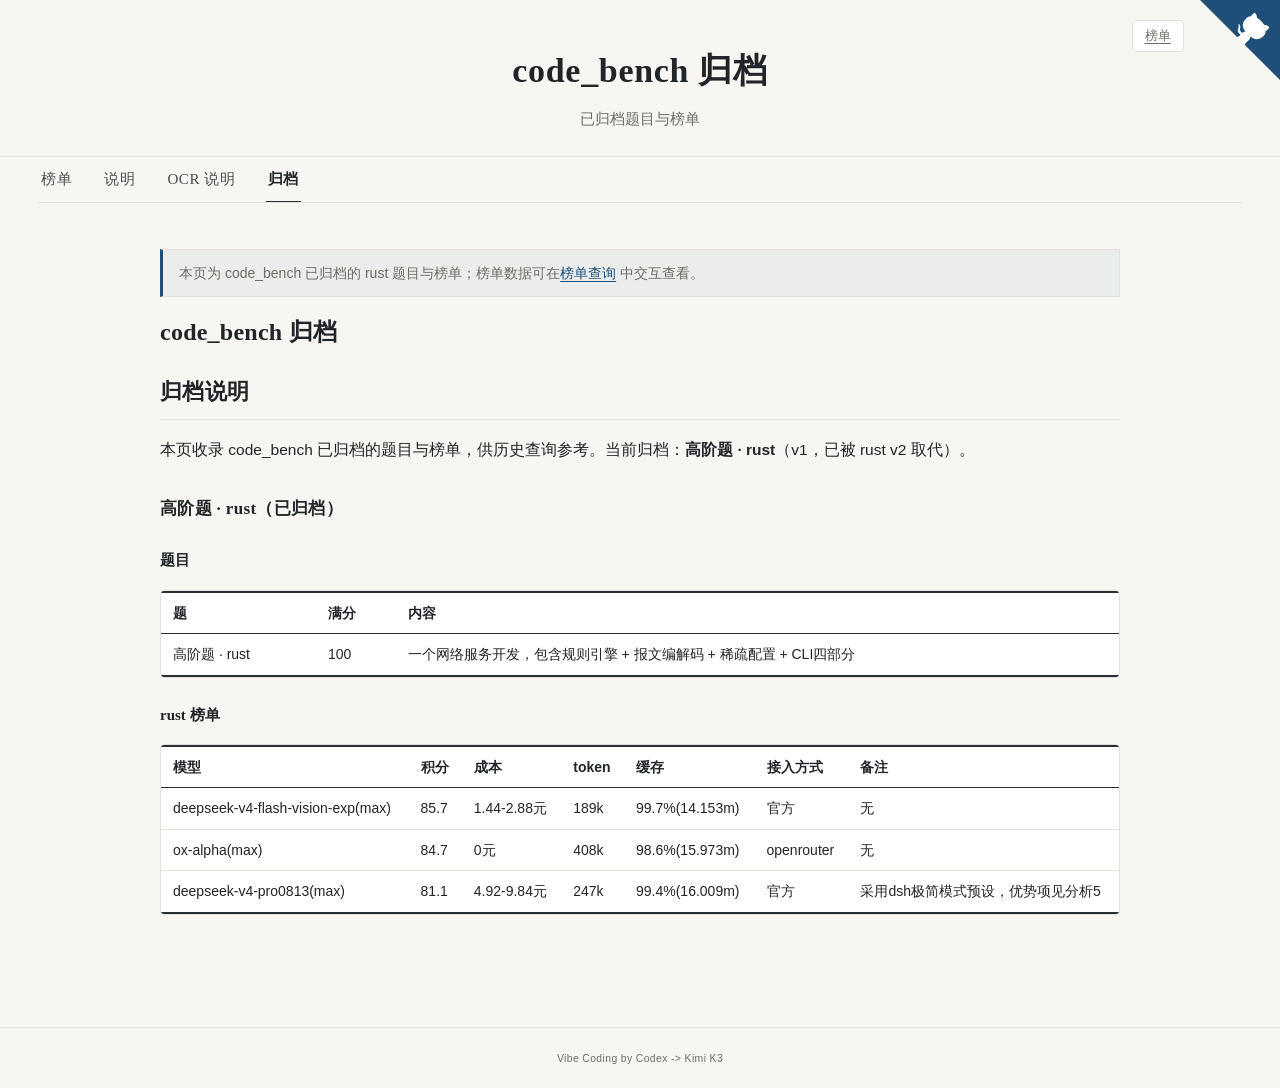
==== docs/archive.html @ 44eb7918 "code_bench: 新增归档部分，rust 高阶题归档并改为 rust v2 - 新增 code/code_bench_archive.md + docs/archive.html + archi" ====
<!DOCTYPE html>
<html lang="zh-CN">
  <head>
    <meta charset="utf-8" />
    <meta name="viewport" content="width=device-width, initial-scale=1" />
    <title>code_bench 归档｜rust 题目</title>
    <meta name="description" content="code_bench 已归档的 rust 高阶题题目说明与榜单。" />
    <meta name="robots" content="index, follow" />
    <link rel="canonical" href="https://snnh.github.io/code_bench/archive.html" />
    <meta property="og:type" content="website" />
    <meta property="og:site_name" content="code_bench" />
    <meta property="og:locale" content="zh_CN" />
    <meta property="og:url" content="https://snnh.github.io/code_bench/archive.html" />
    <meta property="og:title" content="code_bench 归档｜rust 题目" />
    <meta property="og:description" content="code_bench 已归档的 rust 高阶题题目说明与榜单。" />
    <link rel="icon" type="image/png" sizes="64x64" href="assets/favicon.png" />
    <link rel="stylesheet" href="assets/styles.css" />
  </head>
  <body>
    <script>
      (function () {
        var key = "llm-dashboard-theme";
        var mode = "system";
        try {
          mode = window.localStorage.getItem(key) || "system";
        } catch (e) {}
        if (mode === "light") document.documentElement.setAttribute("data-theme", "light");
        else if (mode === "dark") document.documentElement.setAttribute("data-theme", "dark");
      })();
    </script>
    <header class="page-header">
      <div class="header-actions">
        <a class="header-action-button" href="./">榜单</a>
      </div>
      <a
        class="github-corner"
        href="https://github.com/snnh/code_bench/"
        target="_blank"
        rel="noopener noreferrer"
        aria-label="View source on GitHub"
      >
        <svg viewBox="0 0 250 250" aria-hidden="true">
          <path class="github-corner-bg" d="M0,0 L115,115 L130,115 L142,142 L250,250 L250,0 Z" />
          <path
            class="octo-arm"
            d="M128.3,109 C113.8,99.7 119,89.6 119,89.6 C122,82.7 120.5,78.6 120.5,78.6 C119.2,72 123.4,76.3 123.4,76.3 C127.3,80.9 125.5,87.3 125.5,87.3 C122.9,97.6 130.6,101.9 134.4,103.2"
          />
          <path
            class="octo-body"
            d="M115,115 C114.9,115.1 118.7,116.5 119.8,115.4 L133.7,101.6 C136.9,99.2 139.9,98.4 142.2,98.6 C133.8,88 127.5,74.4 143.8,58 C148.5,53.4 154,51.2 159.7,51 C160.3,49.4 163.2,43.6 171.4,40.1 C171.4,40.1 176.1,42.5 178.8,56.2 C183.1,58.6 187.2,61.8 190.9,65.4 C194.5,69 197.7,73.2 200.1,77.6 C213.8,80.2 216.3,84.9 216.3,84.9 C212.7,93.1 206.9,96 205.4,96.6 C205.1,102.4 203,107.8 198.3,112.5 C181.9,128.9 168.3,122.5 157.7,114.1 C157.9,116.9 156.7,120.9 152.7,124.9 L141,136.5 C139.8,137.7 141.6,141.9 141.8,141.8 Z"
          />
        </svg>
      </a>
      <h1>code_bench 归档</h1>
      <p class="subtitle">已归档题目与榜单</p>
    </header>

    <main>
      <nav class="doc-nav" aria-label="页面导航">
        <a href="./">榜单</a><a href="bench.html">说明</a><a href="ocr_bench.html">OCR 说明</a><a class="current" aria-current="page" href="archive.html">归档</a>
      </nav>

      <article class="doc-article">
        <p class="doc-tip">本页为 code_bench 已归档的 rust 题目与榜单；榜单数据可在<a href="./">榜单查询</a> 中交互查看。</p>

<div class="doc-lead">code_bench 归档</div>
        <h2>归档说明</h2>
        <p>本页收录 code_bench 已归档的题目与榜单，供历史查询参考。当前归档：<strong>高阶题 · rust</strong>（v1，已被 rust v2 取代）。</p>
        <h3>高阶题 · rust（已归档）</h3>
        <h4>题目</h4>
        <div class="doc-table-wrap"><table class="doc-table"><thead><tr><th>题</th><th>满分</th><th>内容</th></tr></thead><tbody><tr><td>高阶题 · rust</td><td>100</td><td>一个网络服务开发，包含规则引擎 + 报文编解码 + 稀疏配置 + CLI四部分</td></tr></tbody></table></div>
        <h4>rust 榜单</h4>
        <div class="doc-table-wrap"><table class="doc-table"><thead><tr><th>模型</th><th>积分</th><th>成本</th><th>token</th><th>缓存</th><th>接入方式</th><th>备注</th></tr></thead><tbody><tr><td>deepseek-v4-flash-vision-exp(max)</td><td>85.7</td><td>1.44-2.88元</td><td>189k</td><td>99.7%(14.153m)</td><td>官方</td><td>无</td></tr><tr><td>ox-alpha(max)</td><td>84.7</td><td>0元</td><td>408k</td><td>98.6%(15.973m)</td><td>openrouter</td><td>无</td></tr><tr><td>deepseek-v4-pro0813(max)</td><td>81.1</td><td>4.92-9.84元</td><td>247k</td><td>99.4%(16.009m)</td><td>官方</td><td>采用dsh极简模式预设，优势项见分析5</td></tr></tbody></table></div>
      </article>
    </main>

    <footer class="page-footer">
      <small>Vibe Coding by Codex -&gt; Kimi K3</small>
    </footer>
  </body>
</html>
---- docs/assets/styles.css ----
/* ---------------------------------------------------------------------------
 * LLM Benchmark Dashboard — Academic theme
 * 纸感底色、衬线标题、细线边框、booktabs 式表格。
 * 注意：本文件中的类名与 CSS 变量是 app.js 的接口，改名需同步修改 JS。
 * ------------------------------------------------------------------------- */

:root {
  color-scheme: light;
  --font-family-base: "Inter", "PingFang SC", "Hiragino Sans GB", "Source Han Sans SC", "Microsoft YaHei", "Helvetica Neue", Arial, sans-serif;
  --font-family-serif: "Noto Serif SC", "Source Han Serif SC", "Songti SC", STSong, SimSun, Georgia, "Times New Roman", serif;
  --font-family-mono: "SF Mono", "JetBrains Mono", Menlo, Consolas, "Liberation Mono", monospace;

  --color-bg: #f7f6f2;
  --color-panel: #ffffff;
  --color-border: #e3e1d9;
  --color-rule: #2a2d33;
  --color-accent: #1f4e79;
  --color-accent-hover: #163a5c;
  --color-accent-soft: rgba(31, 78, 121, 0.055);
  --color-text: #212428;
  --color-muted: #6f6c65;
  --color-disabled-bg: #efede7;
  --color-table-head: #ffffff;
  --color-row-even: #ffffff;
  --color-row-hover: rgba(31, 78, 121, 0.1);
  --color-row-hover-solid: #e8edf4;
  --color-badge-bg: transparent;
  --color-button-focus: rgba(31, 78, 121, 0.16);
  --color-control-focus: rgba(31, 78, 121, 0.14);
  --color-chart-think-bg: rgba(158, 59, 50, 0.62);
  --color-chart-think-border: rgba(158, 59, 50, 1);
  --color-chart-default-bg: rgba(31, 78, 121, 0.58);
  --color-chart-default-border: rgba(31, 78, 121, 1);
  --color-chart-quadrant-sweet: rgba(58, 107, 79, 0.055);
  --color-chart-quadrant-second: rgba(34, 197, 94, 0.14);
  --color-chart-median-line: rgba(111, 108, 101, 0.75);
  --color-chart-quadrant-label: rgba(111, 108, 101, 0.9);

  --mobile-card-code-bg: var(--color-panel);
  --mobile-card-logic-bg: var(--color-panel);
  --mobile-card-vision-bg: var(--color-panel);
  --color-card-metric-bg: #f7f5f0;
  --color-card-metric-primary-bg: #f2efe7;
  --color-card-metric-primary-border: #d8d4c6;
  --color-card-row-bg: #f8f7f3;
  --color-card-row-hero-bg: #f2efe7;
  --color-card-row-hero-border: #d5d0c2;
  --color-card-row-secondary-bg: #f8f7f3;
  --color-card-row-secondary-border: #e0ddd2;
  --color-card-row-secondary-label: #8a877d;
  --color-card-row-secondary-value: #3d4148;
  --color-card-row-placeholder-border: #d8d5ca;
  --color-card-row-placeholder-bg: rgba(111, 108, 101, 0.06);

  --color-family-dot: #d97c2b;

  --shadow-soft: 0 1px 2px rgba(28, 25, 18, 0.04);
  --radius: 4px;
}

:root[data-theme="dark"] {
  color-scheme: dark;
  --color-bg: #171613;
  --color-panel: #201f1b;
  --color-border: #3a382f;
  --color-rule: #d8d5ca;
  --color-accent: #93b8dc;
  --color-accent-hover: #b4cee8;
  --color-accent-soft: rgba(147, 184, 220, 0.08);
  --color-text: #e7e5de;
  --color-muted: #a09c90;
  --color-disabled-bg: #2a2924;
  --color-table-head: #201f1b;
  --color-row-even: #201f1b;
  --color-row-hover: rgba(147, 184, 220, 0.14);
  --color-row-hover-solid: #333a42;
  --color-badge-bg: transparent;
  --color-button-focus: rgba(147, 184, 220, 0.22);
  --color-control-focus: rgba(147, 184, 220, 0.18);
  --color-chart-think-bg: rgba(216, 120, 105, 0.72);
  --color-chart-think-border: rgba(216, 120, 105, 1);
  --color-chart-default-bg: rgba(147, 184, 220, 0.66);
  --color-chart-default-border: rgba(147, 184, 220, 1);
  --color-chart-quadrant-sweet: rgba(143, 191, 159, 0.07);
  --color-chart-quadrant-second: rgba(74, 222, 128, 0.12);
  --color-chart-median-line: rgba(160, 156, 144, 0.8);
  --color-chart-quadrant-label: rgba(160, 156, 144, 0.95);

  --mobile-card-code-bg: var(--color-panel);
  --mobile-card-logic-bg: var(--color-panel);
  --mobile-card-vision-bg: var(--color-panel);
  --color-card-metric-bg: #26251f;
  --color-card-metric-primary-bg: #2b2921;
  --color-card-metric-primary-border: #4a473c;
  --color-card-row-bg: #26251f;
  --color-card-row-hero-bg: #2b2921;
  --color-card-row-hero-border: #4a473c;
  --color-card-row-secondary-bg: #26251f;
  --color-card-row-secondary-border: #403e35;
  --color-card-row-secondary-label: #8f8b7f;
  --color-card-row-secondary-value: #d3d0c5;
  --color-card-row-placeholder-border: #403e35;
  --color-card-row-placeholder-bg: rgba(160, 156, 144, 0.08);

  --color-family-dot: #e89a52;

  --shadow-soft: 0 1px 2px rgba(0, 0, 0, 0.3);
}

:root[data-theme="light"] {
  color-scheme: light;
}

@media (prefers-color-scheme: dark) {
  :root:not([data-theme]) {
    color-scheme: dark;
    --color-bg: #171613;
    --color-panel: #201f1b;
    --color-border: #3a382f;
    --color-rule: #d8d5ca;
    --color-accent: #93b8dc;
    --color-accent-hover: #b4cee8;
    --color-accent-soft: rgba(147, 184, 220, 0.08);
    --color-text: #e7e5de;
    --color-muted: #a09c90;
    --color-disabled-bg: #2a2924;
    --color-table-head: #201f1b;
    --color-row-even: #201f1b;
    --color-row-hover: rgba(147, 184, 220, 0.14);
    --color-row-hover-solid: #333a42;
    --color-badge-bg: transparent;
    --color-button-focus: rgba(147, 184, 220, 0.22);
    --color-control-focus: rgba(147, 184, 220, 0.18);
    --color-chart-think-bg: rgba(216, 120, 105, 0.72);
    --color-chart-think-border: rgba(216, 120, 105, 1);
    --color-chart-default-bg: rgba(147, 184, 220, 0.66);
    --color-chart-default-border: rgba(147, 184, 220, 1);
    --color-chart-quadrant-sweet: rgba(143, 191, 159, 0.07);
    --color-chart-quadrant-second: rgba(74, 222, 128, 0.12);
    --color-chart-median-line: rgba(160, 156, 144, 0.8);
    --color-chart-quadrant-label: rgba(160, 156, 144, 0.95);
    --mobile-card-code-bg: var(--color-panel);
    --mobile-card-logic-bg: var(--color-panel);
    --mobile-card-vision-bg: var(--color-panel);
    --color-card-metric-bg: #26251f;
    --color-card-metric-primary-bg: #2b2921;
    --color-card-metric-primary-border: #4a473c;
    --color-card-row-bg: #26251f;
    --color-card-row-hero-bg: #2b2921;
    --color-card-row-hero-border: #4a473c;
    --color-card-row-secondary-bg: #26251f;
    --color-card-row-secondary-border: #403e35;
    --color-card-row-secondary-label: #8f8b7f;
    --color-card-row-secondary-value: #d3d0c5;
    --color-card-row-placeholder-border: #403e35;
    --color-card-row-placeholder-bg: rgba(160, 156, 144, 0.08);
    --color-family-dot: #e89a52;
    --shadow-soft: 0 1px 2px rgba(0, 0, 0, 0.3);
  }
}

*,
*::before,
*::after {
  box-sizing: border-box;
}

html,
body {
  margin: 0;
  padding: 0;
  font-family: var(--font-family-base);
  background-color: var(--color-bg);
  color: var(--color-text);
  min-height: 100%;
}

body {
  line-height: 1.6;
  -webkit-font-smoothing: antialiased;
  text-rendering: optimizeLegibility;
}

::selection {
  background: rgba(31, 78, 121, 0.16);
}

:root[data-theme="dark"] ::selection {
  background: rgba(147, 184, 220, 0.3);
}

a {
  color: var(--color-accent);
  text-underline-offset: 3px;
}

a:hover {
  color: var(--color-accent-hover);
}

/* ---------------- 页眉（刊头） ---------------- */

.page-header {
  padding: 44px 24px 24px;
  text-align: center;
  position: relative;
  border-bottom: 1px solid var(--color-border);
}

.page-header h1 {
  margin: 0;
  font-family: var(--font-family-serif);
  font-size: clamp(26px, 3vw, 34px);
  font-weight: 600;
  letter-spacing: 0.02em;
}

.subtitle {
  margin: 10px auto 0;
  max-width: 640px;
  color: var(--color-muted);
  font-size: 14.5px;
}

.header-actions {
  position: absolute;
  top: 20px;
  right: 96px;
  display: flex;
  gap: 8px;
}

.header-action-button {
  display: inline-flex;
  align-items: center;
  justify-content: center;
  padding: 5px 12px;
  border: 1px solid var(--color-border);
  border-radius: var(--radius);
  background-color: var(--color-panel);
  color: var(--color-muted);
  font-size: 12.5px;
  font-weight: 500;
  letter-spacing: 0.02em;
  cursor: pointer;
  transition: border-color 0.15s ease, color 0.15s ease, background-color 0.15s ease;
}

.header-action-button:hover {
  border-color: var(--color-accent);
  color: var(--color-accent);
}

.header-action-button:focus {
  outline: none;
  border-color: var(--color-accent);
  box-shadow: 0 0 0 3px var(--color-button-focus);
}

.github-corner {
  position: absolute;
  z-index: 2;
  top: 0;
  right: 0;
  width: 80px;
  height: 80px;
  color: var(--color-panel);
  line-height: 0;
}

.github-corner svg {
  width: 100%;
  height: 100%;
}

.github-corner-bg {
  fill: var(--color-accent);
  transition: fill 0.15s ease;
}

.octo-arm,
.octo-body {
  fill: currentColor;
}

.octo-arm {
  transform-origin: 130px 106px;
}

.github-corner:hover .github-corner-bg {
  fill: var(--color-accent-hover);
}

.github-corner:hover {
  color: var(--color-panel);
}

.github-corner:hover .octo-arm {
  animation: octocat-wave 560ms ease-in-out;
}

.github-corner:focus-visible {
  outline: 3px solid var(--color-text);
  outline-offset: -4px;
}

@keyframes octocat-wave {
  0%,
  100% {
    transform: rotate(0);
  }
  20%,
  60% {
    transform: rotate(-25deg);
  }
  40%,
  80% {
    transform: rotate(10deg);
  }
}

main {
  padding: 0 24px 56px;
  max-width: 1250px;
  margin: 0 auto;
}

/* ---------------- 视图切换（榜单 / 趋势） ---------------- */

.view-tabs {
  display: flex;
  gap: 28px;
  border-bottom: 1px solid var(--color-border);
  margin-bottom: 20px;
}

.view-tab {
  appearance: none;
  background: none;
  border: none;
  border-bottom: 2px solid transparent;
  margin-bottom: -1px;
  padding: 10px 2px;
  font-family: var(--font-family-serif);
  font-size: 15px;
  letter-spacing: 0.04em;
  color: var(--color-text);
  opacity: 0.8;
  cursor: pointer;
  transition: color 0.15s ease, border-color 0.15s ease, opacity 0.15s ease;
}

.view-tab:hover {
  color: var(--color-text);
  opacity: 1;
}

.view-tab:focus-visible {
  outline: 2px solid var(--color-accent);
  outline-offset: 2px;
}

.view-tab.active {
  color: var(--color-text);
  opacity: 1;
  border-bottom-color: var(--color-rule);
  font-weight: 600;
}

.view-tab--icon {
  padding: 7px 2px;
}

.view-tab-icon {
  display: block;
  width: 24px;
  height: 24px;
  object-fit: contain;
}

a.view-tab {
  text-decoration: none;
}

/* ---------------- 控件 ---------------- */

.controls {
  display: flex;
  flex-wrap: wrap;
  gap: 16px;
  margin-bottom: 16px;
}

.control {
  display: flex;
  flex-direction: column;
  gap: 6px;
  min-width: 200px;
}

.control label {
  font-size: 12px;
  font-weight: 600;
  letter-spacing: 0.08em;
  text-transform: uppercase;
  color: var(--color-muted);
}

.control select,
.control input[type="search"] {
  height: 38px;
  padding: 0 14px;
  border: 1px solid var(--color-border);
  border-radius: var(--radius);
  background-color: var(--color-panel);
  color: var(--color-text);
  font-size: 14px;
  font-family: inherit;
  transition: border-color 0.15s ease, box-shadow 0.15s ease;
}

.control select {
  appearance: none;
  padding-right: 34px;
  background-image: url("data:image/svg+xml;charset=utf-8,%3Csvg xmlns='http://www.w3.org/2000/svg' width='10' height='6' viewBox='0 0 10 6'%3E%3Cpath d='M1 1l4 4 4-4' fill='none' stroke='%23888' stroke-width='1.5' stroke-linecap='round' stroke-linejoin='round'/%3E%3C/svg%3E");
  background-repeat: no-repeat;
  background-position: right 12px center;
  cursor: pointer;
}

.control select:hover,
.control input[type="search"]:hover {
  border-color: var(--color-muted);
}

.control select:focus,
.control input[type="search"]:focus {
  outline: none;
  border-color: var(--color-accent);
  box-shadow: 0 0 0 3px var(--color-control-focus);
}

.control select:disabled,
.control input[type="search"]:disabled {
  background-color: var(--color-disabled-bg);
  color: var(--color-muted);
  cursor: not-allowed;
}

/* ---------------- 视图标签栏中的类别（与榜单/趋势同级） ---------------- */

.view-tabs {
  gap: 0 24px;
}

.view-tabs-categories {
  display: flex;
  align-items: center;
  gap: 24px;
  padding: 0 20px;
  border-left: 1px solid var(--color-border);
  border-right: 1px solid var(--color-border);
}

.category-item {
  appearance: none;
  background: none;
  border: none;
  border-bottom: 2px solid transparent;
  margin-bottom: -1px;
  padding: 10px 2px;
  font-family: var(--font-family-serif);
  font-size: 15px;
  letter-spacing: 0.04em;
  color: var(--color-text);
  opacity: 0.8;
  cursor: pointer;
  transition: color 0.15s ease, border-color 0.15s ease, opacity 0.15s ease;
}

.category-item:hover {
  color: var(--color-text);
  opacity: 1;
}

.category-item:focus-visible {
  outline: 2px solid var(--color-accent);
  outline-offset: 2px;
}

.category-item.active {
  color: var(--color-text);
  opacity: 1;
  border-bottom-color: var(--color-rule);
  font-weight: 600;
}

/* ---------------- 数据集信息条 ---------------- */

.dataset-meta {
  margin-bottom: 16px;
  padding: 12px 18px;
  background: var(--color-panel);
  border: 1px solid var(--color-border);
  border-radius: var(--radius);
  font-size: 13.5px;
  display: none;
}

.dataset-meta.active {
  display: flex;
  flex-wrap: wrap;
  align-items: center;
}

.dataset-meta strong {
  font-weight: 600;
  color: var(--color-text);
}

.dataset-meta span {
  margin-right: 18px;
  color: var(--color-muted);
}

/* ---------------- 表格（booktabs 风格） ---------------- */

.table-wrapper {
  position: relative;
}

.table-sticky-scope {
  display: grid;
}

.table-sticky-scope > .table-container {
  grid-area: 1 / 1;
}

.table-container {
  background: var(--color-panel);
  border-radius: var(--radius);
  border: 1px solid var(--color-border);
  overflow-x: auto;
  overflow-y: hidden;
  -webkit-overflow-scrolling: touch;
}

.table-container::-webkit-scrollbar {
  height: 8px;
}

.table-container::-webkit-scrollbar-thumb {
  background: var(--color-border);
  border-radius: 4px;
}

.table-container::-webkit-scrollbar-thumb:hover {
  background: var(--color-muted);
}

.table-container table {
  width: 100%;
  border-collapse: collapse;
  font-variant-numeric: tabular-nums;
}

.table-container thead {
  background: var(--color-table-head);
  position: sticky;
  top: 0;
  z-index: 3;
}

.table-container th,
.table-container td {
  padding: 11px 16px;
  border-bottom: 1px solid var(--color-border);
  text-align: left;
  vertical-align: middle;
}

.table-container th {
  font-size: 12.5px;
  font-weight: 600;
  letter-spacing: 0.05em;
  color: var(--color-text);
  border-bottom: 1.5px solid var(--color-rule);
  cursor: pointer;
  user-select: none;
  position: relative;
  white-space: nowrap;
}

.table-container th:hover {
  background-color: var(--color-accent-soft);
}

/* 当前排序列加粗（默认“中位分数”降序） */
.table-container th.sorted {
  font-weight: 700;
}

.table-container td {
  font-size: 14px;
}

.table-container tbody tr:last-child td {
  border-bottom: none;
}

.table-container th .sort-indicator {
  margin-left: 6px;
  font-size: 11px;
  color: var(--color-accent);
}

.table-container tbody tr:nth-child(even) {
  background-color: var(--color-row-even);
}

.table-container tbody tr:hover {
  background-color: var(--color-row-hover);
}

.table-container td.think-model {
  font-weight: 600;
  color: var(--color-accent);
}

/* 家族高亮：hover 某模型时，同家族模型名前点亮橙色圆点。
   圆点绝对定位在单元格左内边距内，不参与布局，避免列宽跳动 */
.table-container .model-cell {
  position: relative;
}

/* 模型 logo（表格 + 移动端卡片共用）：与模型名横向排列 */
.model-logo {
  width: 18px;
  height: 18px;
  flex-shrink: 0;
  border-radius: 4px;
  object-fit: contain;
  vertical-align: middle;
}

.table-container .model-cell-inner {
  display: inline-flex;
  align-items: center;
  gap: 8px;
}

.table-container .model-cell-name {
  overflow-wrap: break-word;
}

.table-container tbody tr.family-lit .model-cell::before {
  content: "";
  position: absolute;
  left: 4px;
  top: 50%;
  width: 8px;
  height: 8px;
  margin-top: -4px;
  border-radius: 50%;
  background: var(--color-family-dot);
}

/* 成本列：平时与其他格同色；hover 激活对比时，窗口外的数字变灰 */
.table-container tbody.cost-compare-active td.cost-cell {
  color: var(--color-muted);
}

.table-container tbody.cost-compare-active td.cost-cell.cost-baseline {
  color: var(--color-text);
  font-weight: 700;
}

.table-container tbody.cost-compare-active td.cost-cell.cost-above {
  color: var(--color-chart-think-border);
  font-weight: 600;
}

.table-container tbody.cost-compare-active td.cost-cell.cost-below {
  color: var(--color-chart-default-border);
  font-weight: 600;
}

.think-badge {
  display: inline-block;
  margin-left: 8px;
  padding: 1px 7px;
  border: 1px solid var(--color-accent);
  border-radius: 999px;
  background-color: var(--color-badge-bg);
  color: var(--color-accent);
  font-size: 11px;
  font-weight: 500;
  letter-spacing: 0.04em;
  line-height: 1.5;
  vertical-align: 1px;
}

/* ---------------- 移动端卡片 ---------------- */

.table-container.mobile-cards {
  padding: 0;
  border: 0;
  border-radius: 0;
  background: transparent;
  overflow: visible;
}

.mobile-card-list {
  display: grid;
  gap: 10px;
}

.mobile-card {
  border: 1px solid var(--color-border);
  border-radius: 8px;
  background: var(--color-panel);
  padding: 12px 14px 13px;
  box-shadow: var(--shadow-soft);
}

.mobile-card--code {
  background: var(--mobile-card-code-bg);
}

.mobile-card--logic {
  background: var(--mobile-card-logic-bg);
}

.mobile-card--vision {
  background: var(--mobile-card-vision-bg);
}

.mobile-card-header {
  display: flex;
  align-items: flex-start;
  justify-content: space-between;
  gap: 10px;
  margin-bottom: 9px;
}

.mobile-card-title-group {
  display: flex;
  align-items: center;
  gap: 8px;
  min-width: 0;
}

.mobile-card-title-group .model-logo {
  width: 18px;
  height: 18px;
}

.mobile-card-title {
  margin: 0;
  font-family: var(--font-family-serif);
  font-size: 15.5px;
  line-height: 1.3;
  font-weight: 600;
  overflow-wrap: anywhere;
}

.mobile-card-header .think-badge {
  margin-left: 0;
  flex-shrink: 0;
}

.mobile-card-metrics {
  display: grid;
  grid-template-columns: repeat(2, minmax(0, 1fr));
  column-gap: 0;
  row-gap: 8px;
}

.mobile-card-metric {
  min-width: 0;
  border: 0;
  border-left: 1px solid var(--color-border);
  border-radius: 0;
  background: transparent;
  padding: 3px 10px;
}

.mobile-card-metric:nth-child(2n) {
  border-left: 0;
  padding-left: 0;
}

.mobile-card-metric--primary {
  grid-column: 1 / -1;
  border: 0;
  border-bottom: 1px solid var(--color-border);
  background: transparent;
  padding: 0 0 9px;
}

.mobile-card-metric-label {
  display: block;
  font-size: 11px;
  letter-spacing: 0.05em;
  color: var(--color-muted);
}

.mobile-card-metric-value {
  display: block;
  margin-top: 2px;
  font-size: 16px;
  line-height: 1.25;
  font-weight: 600;
  color: var(--color-text);
  font-variant-numeric: tabular-nums;
}

.mobile-card-metric--muted {
  opacity: 0.7;
}

.mobile-card-row {
  display: grid;
  grid-template-columns: repeat(var(--mobile-card-row-columns, 3), minmax(0, 1fr));
  gap: 0;
  margin-top: 0;
  border-top: 1px solid var(--color-border);
}

.mobile-card-row-metric {
  min-width: 0;
  border: 0;
  border-left: 1px solid var(--color-border);
  border-radius: 0;
  background: transparent;
  padding: 8px 10px;
}

.mobile-card-row-metric:first-child {
  border-left: 0;
  padding-left: 0;
}

.mobile-card-row-metric:last-child {
  padding-right: 0;
}

.mobile-card-row-metric-label {
  display: block;
  font-size: 11px;
  line-height: 1.25;
  letter-spacing: 0.04em;
  color: var(--color-muted);
}

.mobile-card-row-metric-value {
  display: block;
  margin-top: 2px;
  font-size: 14px;
  line-height: 1.25;
  color: var(--color-text);
  font-weight: 600;
  font-variant-numeric: tabular-nums;
}

.mobile-card-row--hero .mobile-card-row-metric {
  background: transparent;
  padding-top: 8px;
  padding-bottom: 10px;
}

.mobile-card-row--hero .mobile-card-row-metric-value {
  font-size: 19px;
  line-height: 1.15;
}

.mobile-card-row--secondary .mobile-card-row-metric {
  background: transparent;
}

.mobile-card-row--secondary .mobile-card-row-metric-label,
.mobile-card-row--tertiary .mobile-card-row-metric-label {
  color: var(--color-card-row-secondary-label);
}

.mobile-card-row--secondary .mobile-card-row-metric-value,
.mobile-card-row--tertiary .mobile-card-row-metric-value {
  font-size: 13px;
  color: var(--color-card-row-secondary-value);
}

.mobile-card-row-metric--muted {
  opacity: 0.68;
}

.mobile-card-row-placeholder {
  display: none;
}

/* ---------------- 表格底部说明（档位说明） ---------------- */

.table-note {
  margin-top: 14px;
  padding: 14px 16px;
  border: 1px solid var(--color-border);
  border-radius: var(--radius);
  background: var(--color-panel);
}

.table-note h3 {
  margin: 0 0 8px;
  font-size: 13px;
  font-weight: 700;
  letter-spacing: 0.04em;
  color: var(--color-text);
}

.table-note h3:not(:first-child) {
  margin-top: 18px;
}

.table-note li {
  display: flex;
  align-items: flex-start;
  gap: 8px;
  margin: 6px 0;
  font-size: 13px;
  line-height: 1.7;
  color: var(--color-muted);
}

.table-note p {
  margin: 8px 0 0;
  font-size: 13px;
  line-height: 1.8;
  color: var(--color-muted);
}

.mobile-card-note {
  margin: 10px 2px 0;
  font-size: 12px;
  line-height: 1.4;
  color: var(--color-muted);
}

.mobile-card-details {
  margin-top: 12px;
  padding-top: 10px;
  border-top: 1px dashed var(--color-border);
}

.mobile-card-details summary {
  cursor: pointer;
  font-size: 13px;
  color: var(--color-accent);
  font-weight: 500;
}

.mobile-card-detail-list {
  margin-top: 8px;
  display: grid;
  gap: 6px;
}

.mobile-card-detail-row {
  display: grid;
  grid-template-columns: 110px 1fr;
  gap: 8px;
  align-items: start;
}

.mobile-card-detail-label {
  font-size: 12px;
  color: var(--color-muted);
}

.mobile-card-detail-value {
  font-size: 13px;
  color: var(--color-text);
  overflow-wrap: anywhere;
}

.placeholder {
  padding: 56px 24px;
  text-align: center;
  color: var(--color-muted);
  font-size: 14.5px;
}

/* ---------------- 图表 ---------------- */

.chart-section,
.trends-section {
  margin-top: 28px;
  background: var(--color-panel);
  border-radius: var(--radius);
  border: 1px solid var(--color-border);
  padding: 20px 24px 24px;
}

.chart-controls {
  display: flex;
  gap: 16px;
  margin-bottom: 20px;
  padding-bottom: 14px;
  border-bottom: 1px solid var(--color-border);
}

.chart-container {
  position: relative;
  width: 100%;
  height: 500px;
}

.chart-container canvas {
  max-height: 500px;
}

.chart-caption {
  margin: 14px 4px 0;
  font-size: 12.5px;
  line-height: 1.5;
  color: var(--color-muted);
  text-align: center;
}

/* ---------------- 趋势视图 ---------------- */

.trends-section {
  margin-top: 0;
}

.trends-toolbar {
  display: flex;
  flex-wrap: wrap;
  gap: 16px;
  align-items: flex-end;
  margin-bottom: 16px;
  padding-bottom: 14px;
  border-bottom: 1px solid var(--color-border);
}

.trends-toolbar .control {
  min-width: 180px;
}

.chip-picker {
  display: flex;
  flex-wrap: wrap;
  gap: 6px;
  max-height: 128px;
  overflow-y: auto;
  padding: 2px;
  margin-bottom: 16px;
}

.chip {
  appearance: none;
  border: 1px solid var(--color-border);
  border-radius: 999px;
  background: var(--color-panel);
  color: var(--color-muted);
  font-family: inherit;
  font-size: 12.5px;
  padding: 3px 12px;
  cursor: pointer;
  transition: border-color 0.15s ease, color 0.15s ease, background-color 0.15s ease;
}

.chip:hover {
  border-color: var(--color-accent);
  color: var(--color-accent);
}

.chip:focus-visible {
  outline: 2px solid var(--color-accent);
  outline-offset: 1px;
}

.chip.selected {
  background: var(--color-accent);
  border-color: var(--color-accent);
  color: #ffffff;
}

:root[data-theme="dark"] .chip.selected {
  color: #171613;
}

.trends-chart-container {
  position: relative;
  width: 100%;
  height: 460px;
}

.trends-note {
  margin: 14px 4px 0;
  font-size: 12.5px;
  line-height: 1.6;
  color: var(--color-muted);
  border-top: 1px dashed var(--color-border);
  padding-top: 12px;
}

/* ---------------- 页脚 ---------------- */

.page-footer {
  padding: 20px 24px;
  text-align: center;
  color: var(--color-muted);
  font-size: 12.5px;
  letter-spacing: 0.03em;
  border-top: 1px solid var(--color-border);
}

/* ---------------- 滚动条 ---------------- */

.chip-picker::-webkit-scrollbar {
  height: 8px;
  width: 8px;
}

.chip-picker::-webkit-scrollbar-thumb {
  background: var(--color-border);
  border-radius: 4px;
}

.chip-picker::-webkit-scrollbar-thumb:hover {
  background: var(--color-muted);
}

/* ---------------------------------------------------------------------------
 * 文档页（说明页 bench.html / ocr_bench.html）
 * 长文阅读排版：居中窄栏、衬线标题、宽表横向滚动、提示框。
 * ------------------------------------------------------------------------- */

.doc-nav {
  display: flex;
  flex-wrap: wrap;
  gap: 28px;
  border-bottom: 1px solid var(--color-border);
  margin-bottom: 24px;
  overflow-x: auto;
  -webkit-overflow-scrolling: touch;
}

.doc-nav a {
  appearance: none;
  background: none;
  border: none;
  border-bottom: 2px solid transparent;
  margin-bottom: -1px;
  padding: 10px 2px;
  font-family: var(--font-family-serif);
  font-size: 15px;
  letter-spacing: 0.04em;
  color: var(--color-text);
  opacity: 0.8;
  text-decoration: none;
  white-space: nowrap;
  transition: color 0.15s ease, border-color 0.15s ease, opacity 0.15s ease;
}

.doc-nav a:hover {
  color: var(--color-text);
  opacity: 1;
}

.doc-nav a.current {
  opacity: 1;
  border-bottom-color: var(--color-rule);
  font-weight: 600;
}

.doc-article {
  max-width: 960px;
  margin: 0 auto;
  padding: 8px 0 40px;
  font-size: 15.5px;
  line-height: 1.75;
  color: var(--color-text);
}

.doc-article .doc-lead {
  font-family: var(--font-family-serif);
  font-size: 24px;
  font-weight: 600;
  letter-spacing: 0.01em;
  margin: 4px 0 20px;
  color: var(--color-text);
}

/* 引言紧跟首个小节标题时收紧间距，避免标题与首节之间空隙过大 */
.doc-article .doc-lead + h2 {
  margin-top: 8px;
}

.doc-article h2 {
  font-family: var(--font-family-serif);
  font-size: 22px;
  font-weight: 600;
  letter-spacing: 0.02em;
  margin: 44px 0 16px;
  padding-bottom: 8px;
  border-bottom: 1px solid var(--color-border);
}

.doc-article h2:first-child {
  margin-top: 12px;
}

.doc-article h3 {
  font-family: var(--font-family-serif);
  font-size: 17px;
  font-weight: 600;
  letter-spacing: 0.02em;
  margin: 30px 0 12px;
}

.doc-article h4 {
  font-family: var(--font-family-serif);
  font-size: 15px;
  font-weight: 600;
  margin: 24px 0 10px;
  color: var(--color-text);
}

.doc-article p {
  margin: 14px 0;
}

.doc-article code {
  font-family: var(--font-family-mono);
  font-size: 0.9em;
  background: var(--color-accent-soft);
  padding: 1px 5px;
  border-radius: 3px;
}

.doc-article pre {
  margin: 16px 0;
  padding: 14px 16px;
  border: 1px solid var(--color-border);
  border-radius: var(--radius);
  background: var(--color-panel);
  overflow-x: auto;
  line-height: 1.6;
}

.doc-article pre code {
  display: block;
  background: none;
  padding: 0;
  font-size: 13px;
}

/* 宽表横向滚动容器 */
.doc-table-wrap {
  margin: 16px 0;
  border: 1px solid var(--color-border);
  border-radius: var(--radius);
  overflow-x: auto;
  -webkit-overflow-scrolling: touch;
  background: var(--color-panel);
}

.doc-table-wrap::-webkit-scrollbar {
  height: 8px;
}

.doc-table-wrap::-webkit-scrollbar-thumb {
  background: var(--color-border);
  border-radius: 4px;
}

.doc-table-wrap::-webkit-scrollbar-thumb:hover {
  background: var(--color-muted);
}

.doc-table {
  width: 100%;
  border-collapse: collapse;
  font-size: 14px;
  background: var(--color-panel);
}

.doc-table th,
.doc-table td {
  border-bottom: 1px solid var(--color-border);
  padding: 8px 12px;
  text-align: left;
  vertical-align: top;
}

.doc-table thead th {
  border-top: 2px solid var(--color-rule);
  border-bottom: 1px solid var(--color-rule);
  font-weight: 600;
  white-space: nowrap;
  background: var(--color-table-head);
}

.doc-table tbody tr:last-child td {
  border-bottom: 2px solid var(--color-rule);
}

.doc-table tbody tr:nth-child(even) {
  background: var(--color-row-even);
}

.doc-table tbody tr:hover {
  background: var(--color-row-hover);
}

.doc-note {
  margin: 6px 0 18px;
  padding-left: 1.2em;
  color: var(--color-muted);
  font-size: 13.5px;
}

.doc-note li {
  margin: 4px 0;
}

.doc-list {
  padding-left: 1.4em;
  margin: 12px 0;
}

.doc-list li {
  margin: 8px 0;
}

.doc-tip {
  margin: 18px 0;
  padding: 12px 16px;
  border: 1px solid var(--color-border);
  border-left: 3px solid var(--color-accent);
  background: var(--color-accent-soft);
  font-size: 14px;
  line-height: 1.6;
  color: var(--color-muted);
}

.doc-tip a {
  color: var(--color-accent);
}

@media (max-width: 768px) {
  .doc-nav {
    gap: 0 20px;
  }

  .doc-article {
    font-size: 15px;
  }

  .doc-article .doc-lead {
    font-size: 20px;
  }

  .doc-table {
    font-size: 12.5px;
  }

  .doc-table th,
  .doc-table td {
    padding: 6px 9px;
  }
}

@media (prefers-reduced-motion: reduce) {
  *,
  *::before,
  *::after {
    transition: none !important;
  }

  .github-corner:hover .octo-arm {
    animation: none;
  }
}

@media (max-width: 768px) {
  .page-header {
    padding-top: 76px;
  }

  .header-actions {
    left: 24px;
    right: 72px;
    justify-content: flex-end;
    flex-wrap: wrap;
  }

  .github-corner {
    width: 64px;
    height: 64px;
  }

  .header-action-button {
    padding: 4px 9px;
    font-size: 12px;
  }

  .controls {
    display: grid;
    grid-template-columns: repeat(2, minmax(0, 1fr));
    gap: 10px;
  }

  .control {
    min-width: 0;
    width: 100%;
  }

  .controls .control:first-child,
  .controls .search-control {
    grid-column: 1 / -1;
  }

  .controls .control label {
    letter-spacing: 0.05em;
  }

  .view-tabs {
    gap: 0 16px;
    overflow-x: auto;
  }

  .view-tabs-categories {
    gap: 14px 18px;
    margin-left: 10px;
  }

  .table-container.mobile-cards {
    padding: 0;
  }

  .chart-container {
    height: 400px;
  }

  .chart-container canvas {
    max-height: 400px;
  }

  .trends-chart-container {
    height: 380px;
  }

  .chart-section,
  .trends-section {
    padding: 16px 14px 18px;
  }
}

@media (max-width: 520px) {
  main {
    padding-right: 12px;
    padding-left: 12px;
  }

  .dataset-meta {
    padding: 9px 10px;
    border-width: 0 0 0 2px;
    border-radius: 0;
    background: transparent;
  }

}
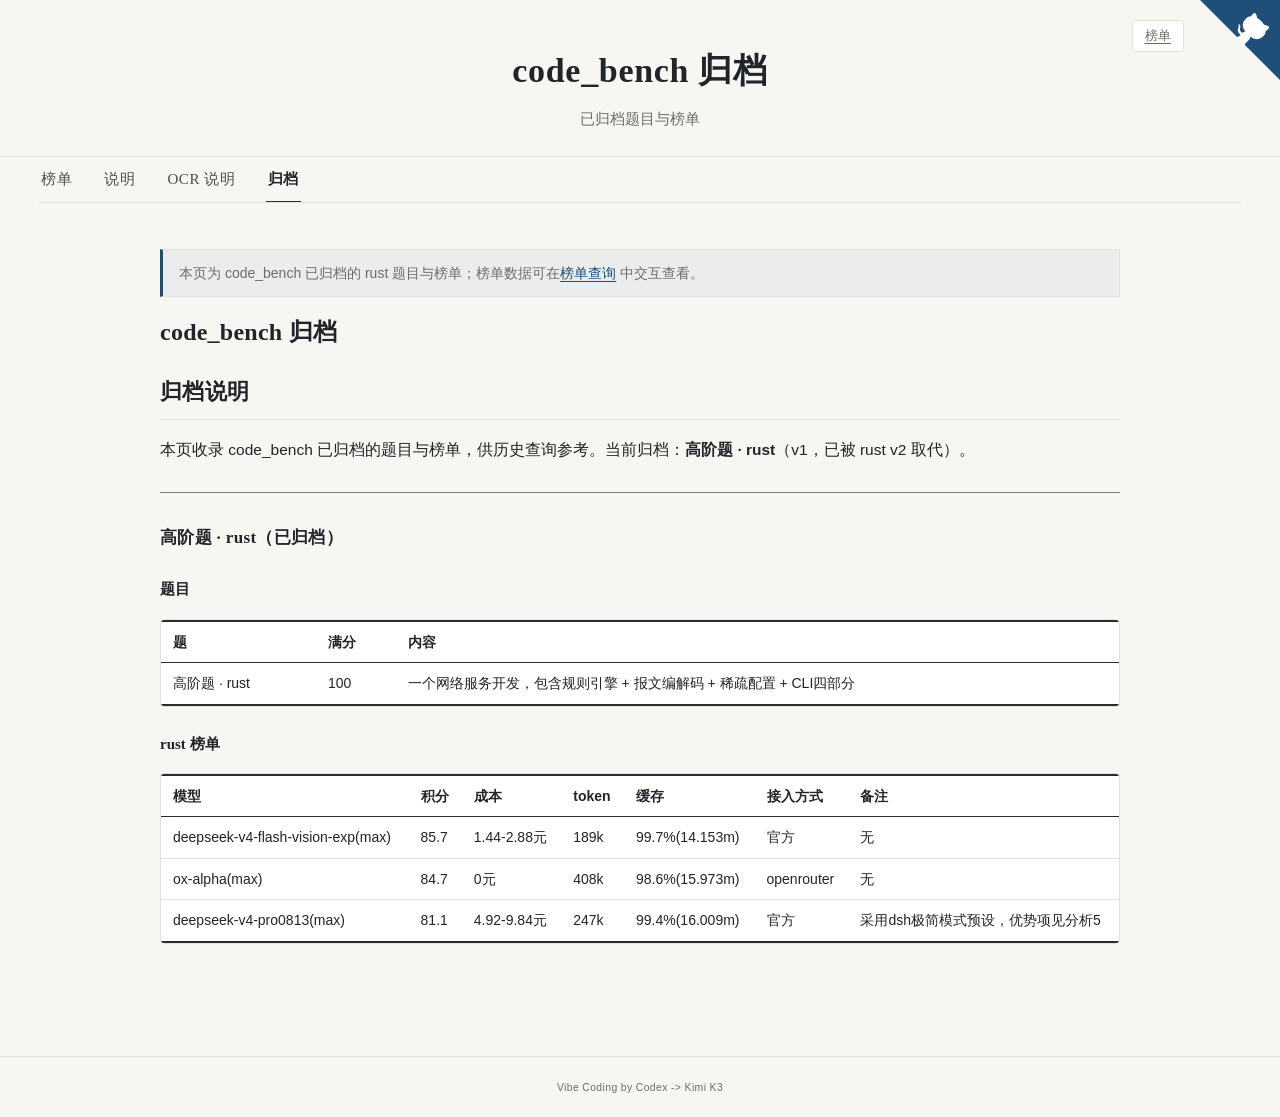
==== commit e84a12f1: "feat: 新增 code 总榜矩阵（模型 × 子项按值着色）与移动端卡片，rust 高阶题更名 rust v2" ====
--- a/docs/archive.html
+++ b/docs/archive.html
@@ -66,6 +66,7 @@
 <div class="doc-lead">code_bench 归档</div>
         <h2>归档说明</h2>
         <p>本页收录 code_bench 已归档的题目与榜单，供历史查询参考。当前归档：<strong>高阶题 · rust</strong>（v1，已被 rust v2 取代）。</p>
+        <hr class="doc-hr" />
         <h3>高阶题 · rust（已归档）</h3>
         <h4>题目</h4>
         <div class="doc-table-wrap"><table class="doc-table"><thead><tr><th>题</th><th>满分</th><th>内容</th></tr></thead><tbody><tr><td>高阶题 · rust</td><td>100</td><td>一个网络服务开发，包含规则引擎 + 报文编解码 + 稀疏配置 + CLI四部分</td></tr></tbody></table></div>
--- a/docs/assets/styles.css
+++ b/docs/assets/styles.css
@@ -525,6 +525,127 @@
 
 /* ---------------- 表格（booktabs 风格） ---------------- */
 
+/* 总榜矩阵（模型 × 子项，按得分着色） */
+.matrix-table {
+  width: 100%;
+  border-collapse: collapse;
+  font-variant-numeric: tabular-nums;
+}
+
+.matrix-table th,
+.matrix-table td {
+  padding: 9px 14px;
+  border-bottom: 1px solid var(--color-border);
+  text-align: center;
+  white-space: nowrap;
+  font-size: 14px;
+}
+
+.matrix-table thead th {
+  position: sticky;
+  top: 0;
+  z-index: 2;
+  background: var(--color-table-head);
+  font-weight: 600;
+  letter-spacing: 0.03em;
+  border-bottom: 1.5px solid var(--color-rule);
+}
+
+.matrix-table td.matrix-model-cell {
+  text-align: left;
+  min-width: 150px;
+  white-space: normal;
+  overflow-wrap: anywhere;
+}
+
+.matrix-table .matrix-model-inner {
+  display: flex;
+  align-items: center;
+  gap: 8px;
+}
+
+.matrix-table .matrix-model-inner .model-cell-name {
+  overflow-wrap: anywhere;
+}
+
+.matrix-table td.matrix-cell--empty {
+  color: var(--color-muted);
+}
+
+/* 得分着色：越高越绿 -> 越低越红 */
+.matrix-table td.m-band-high {
+  background: #cfeedc;
+  color: #1c6f3d;
+  font-weight: 600;
+}
+.matrix-table td.m-band-mid {
+  background: #cce9e2;
+  color: #1a6e65;
+}
+.matrix-table td.m-band-lowmid {
+  background: #f6e4b0;
+  color: #8a6a1a;
+}
+.matrix-table td.m-band-low {
+  background: #f7d4b0;
+  color: #9a4f15;
+}
+.matrix-table td.m-band-critical {
+  background: #f7c7c3;
+  color: #a23428;
+}
+
+/* 语义标记：测试中=蓝，未测试=黑（优先级高于数值着色） */
+.matrix-table td.m-band-testing,
+.matrix-mobile-chip.m-band-testing {
+  background: #dbe8ff;
+  color: #1a56c4;
+}
+.matrix-table td.m-band-untested,
+.matrix-mobile-chip.m-band-untested {
+  background: #eceef0;
+  color: #111111;
+}
+
+/* 移动端总榜卡片：每个模型一张卡，逐子项着色 */
+.matrix-mobile-grid {
+  display: grid;
+  grid-template-columns: repeat(2, minmax(0, 1fr));
+  gap: 8px;
+  width: 100%;
+}
+.matrix-mobile-chip {
+  display: flex;
+  align-items: center;
+  justify-content: space-between;
+  gap: 8px;
+  padding: 8px 10px;
+  border-radius: 10px;
+  font-size: 13px;
+  color: var(--color-text);
+}
+.matrix-mobile-chip .matrix-mobile-label {
+  color: var(--color-muted);
+  white-space: nowrap;
+  overflow: hidden;
+  text-overflow: ellipsis;
+}
+.matrix-mobile-chip .matrix-mobile-value {
+  font-weight: 600;
+  font-variant-numeric: tabular-nums;
+  white-space: nowrap;
+}
+.matrix-mobile-chip.m-band-high { background: #cfeedc; color: #1c6f3d; }
+.matrix-mobile-chip.m-band-mid { background: #cce9e2; color: #1a6e65; }
+.matrix-mobile-chip.m-band-lowmid { background: #f6e4b0; color: #8a6a1a; }
+.matrix-mobile-chip.m-band-low { background: #f7d4b0; color: #9a4f15; }
+.matrix-mobile-chip.m-band-critical { background: #f7c7c3; color: #a23428; }
+.matrix-mobile-chip.matrix-cell--empty {
+  background: transparent;
+  color: var(--color-muted);
+}
+
+
 .table-wrapper {
   position: relative;
 }
@@ -1210,6 +1331,17 @@
   margin-top: 12px;
 }
 
+.doc-article hr.doc-hr {
+  margin: 28px 0 4px;
+  border: 0;
+  border-top: 1px solid var(--color-rule);
+  opacity: 0.6;
+}
+
+.doc-article hr.doc-hr + h2 {
+  margin-top: 24px;
+}
+
 .doc-article h3 {
   font-family: var(--font-family-serif);
   font-size: 17px;
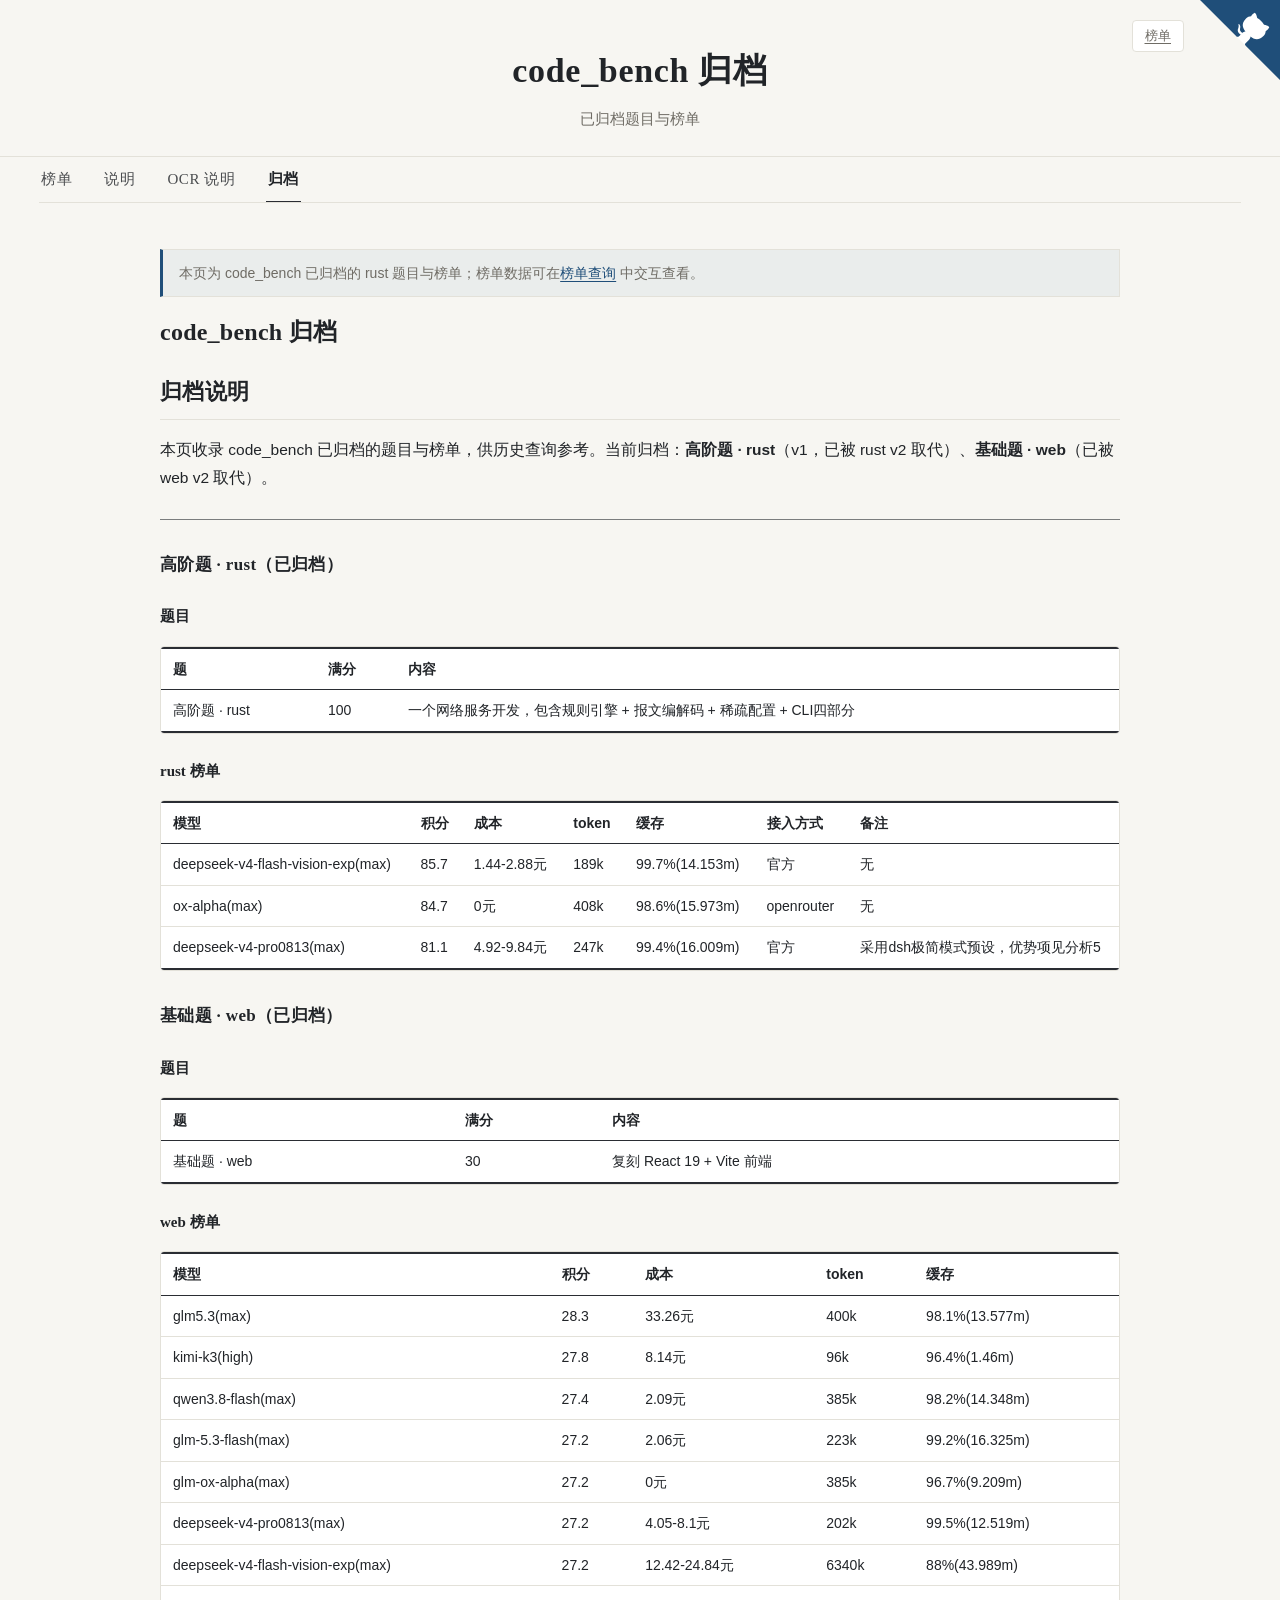
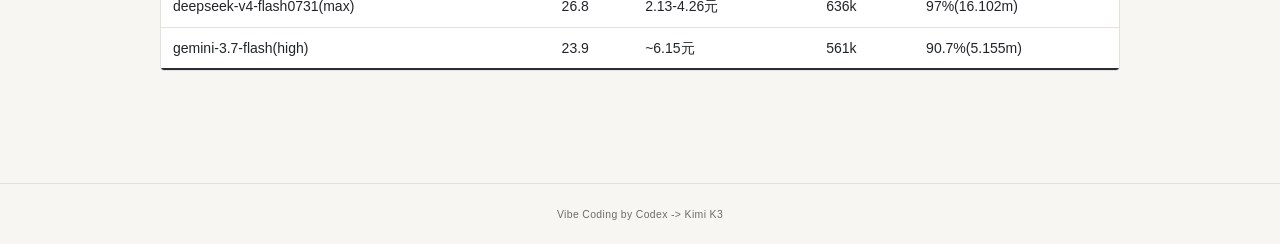
==== commit 531dceea: "code_bench: 旧 web 移入归档并删除基础题总分；排行调整；总榜实体指向 core；web 迁移为 v2（数据待填）" ====
--- a/docs/archive.html
+++ b/docs/archive.html
@@ -65,13 +65,18 @@
 
 <div class="doc-lead">code_bench 归档</div>
         <h2>归档说明</h2>
-        <p>本页收录 code_bench 已归档的题目与榜单，供历史查询参考。当前归档：<strong>高阶题 · rust</strong>（v1，已被 rust v2 取代）。</p>
+        <p>本页收录 code_bench 已归档的题目与榜单，供历史查询参考。当前归档：<strong>高阶题 · rust</strong>（v1，已被 rust v2 取代）、<strong>基础题 · web</strong>（已被 web v2 取代）。</p>
         <hr class="doc-hr" />
         <h3>高阶题 · rust（已归档）</h3>
         <h4>题目</h4>
         <div class="doc-table-wrap"><table class="doc-table"><thead><tr><th>题</th><th>满分</th><th>内容</th></tr></thead><tbody><tr><td>高阶题 · rust</td><td>100</td><td>一个网络服务开发，包含规则引擎 + 报文编解码 + 稀疏配置 + CLI四部分</td></tr></tbody></table></div>
         <h4>rust 榜单</h4>
         <div class="doc-table-wrap"><table class="doc-table"><thead><tr><th>模型</th><th>积分</th><th>成本</th><th>token</th><th>缓存</th><th>接入方式</th><th>备注</th></tr></thead><tbody><tr><td>deepseek-v4-flash-vision-exp(max)</td><td>85.7</td><td>1.44-2.88元</td><td>189k</td><td>99.7%(14.153m)</td><td>官方</td><td>无</td></tr><tr><td>ox-alpha(max)</td><td>84.7</td><td>0元</td><td>408k</td><td>98.6%(15.973m)</td><td>openrouter</td><td>无</td></tr><tr><td>deepseek-v4-pro0813(max)</td><td>81.1</td><td>4.92-9.84元</td><td>247k</td><td>99.4%(16.009m)</td><td>官方</td><td>采用dsh极简模式预设，优势项见分析5</td></tr></tbody></table></div>
+        <h3>基础题 · web（已归档）</h3>
+        <h4>题目</h4>
+        <div class="doc-table-wrap"><table class="doc-table"><thead><tr><th>题</th><th>满分</th><th>内容</th></tr></thead><tbody><tr><td>基础题 · web</td><td>30</td><td>复刻 React 19 + Vite 前端</td></tr></tbody></table></div>
+        <h4>web 榜单</h4>
+        <div class="doc-table-wrap"><table class="doc-table"><thead><tr><th>模型</th><th>积分</th><th>成本</th><th>token</th><th>缓存</th></tr></thead><tbody><tr><td>glm5.3(max)</td><td>28.3</td><td>33.26元</td><td>400k</td><td>98.1%(13.577m)</td></tr><tr><td>kimi-k3(high)</td><td>27.8</td><td>8.14元</td><td>96k</td><td>96.4%(1.46m)</td></tr><tr><td>qwen3.8-flash(max)</td><td>27.4</td><td>2.09元</td><td>385k</td><td>98.2%(14.348m)</td></tr><tr><td>glm-5.3-flash(max)</td><td>27.2</td><td>2.06元</td><td>223k</td><td>99.2%(16.325m)</td></tr><tr><td>glm-ox-alpha(max)</td><td>27.2</td><td>0元</td><td>385k</td><td>96.7%(9.209m)</td></tr><tr><td>deepseek-v4-pro0813(max)</td><td>27.2</td><td>4.05-8.1元</td><td>202k</td><td>99.5%(12.519m)</td></tr><tr><td>deepseek-v4-flash-vision-exp(max)</td><td>27.2</td><td>12.42-24.84元</td><td>6340k</td><td>88%(43.989m)</td></tr><tr><td>deepseek-v4-flash0731(max)</td><td>26.8</td><td>2.13-4.26元</td><td>636k</td><td>97%(16.102m)</td></tr><tr><td>gemini-3.7-flash(high)</td><td>23.9</td><td>~6.15元</td><td>561k</td><td>90.7%(5.155m)</td></tr></tbody></table></div>
       </article>
     </main>
 
--- a/docs/assets/styles.css
+++ b/docs/assets/styles.css
@@ -549,6 +549,14 @@
   font-weight: 600;
   letter-spacing: 0.03em;
   border-bottom: 1.5px solid var(--color-rule);
+  cursor: pointer;
+  user-select: none;
+}
+.matrix-table thead th:hover {
+  background: var(--color-accent-soft);
+}
+.matrix-table thead th.sorted {
+  font-weight: 700;
 }
 
 .matrix-table td.matrix-model-cell {
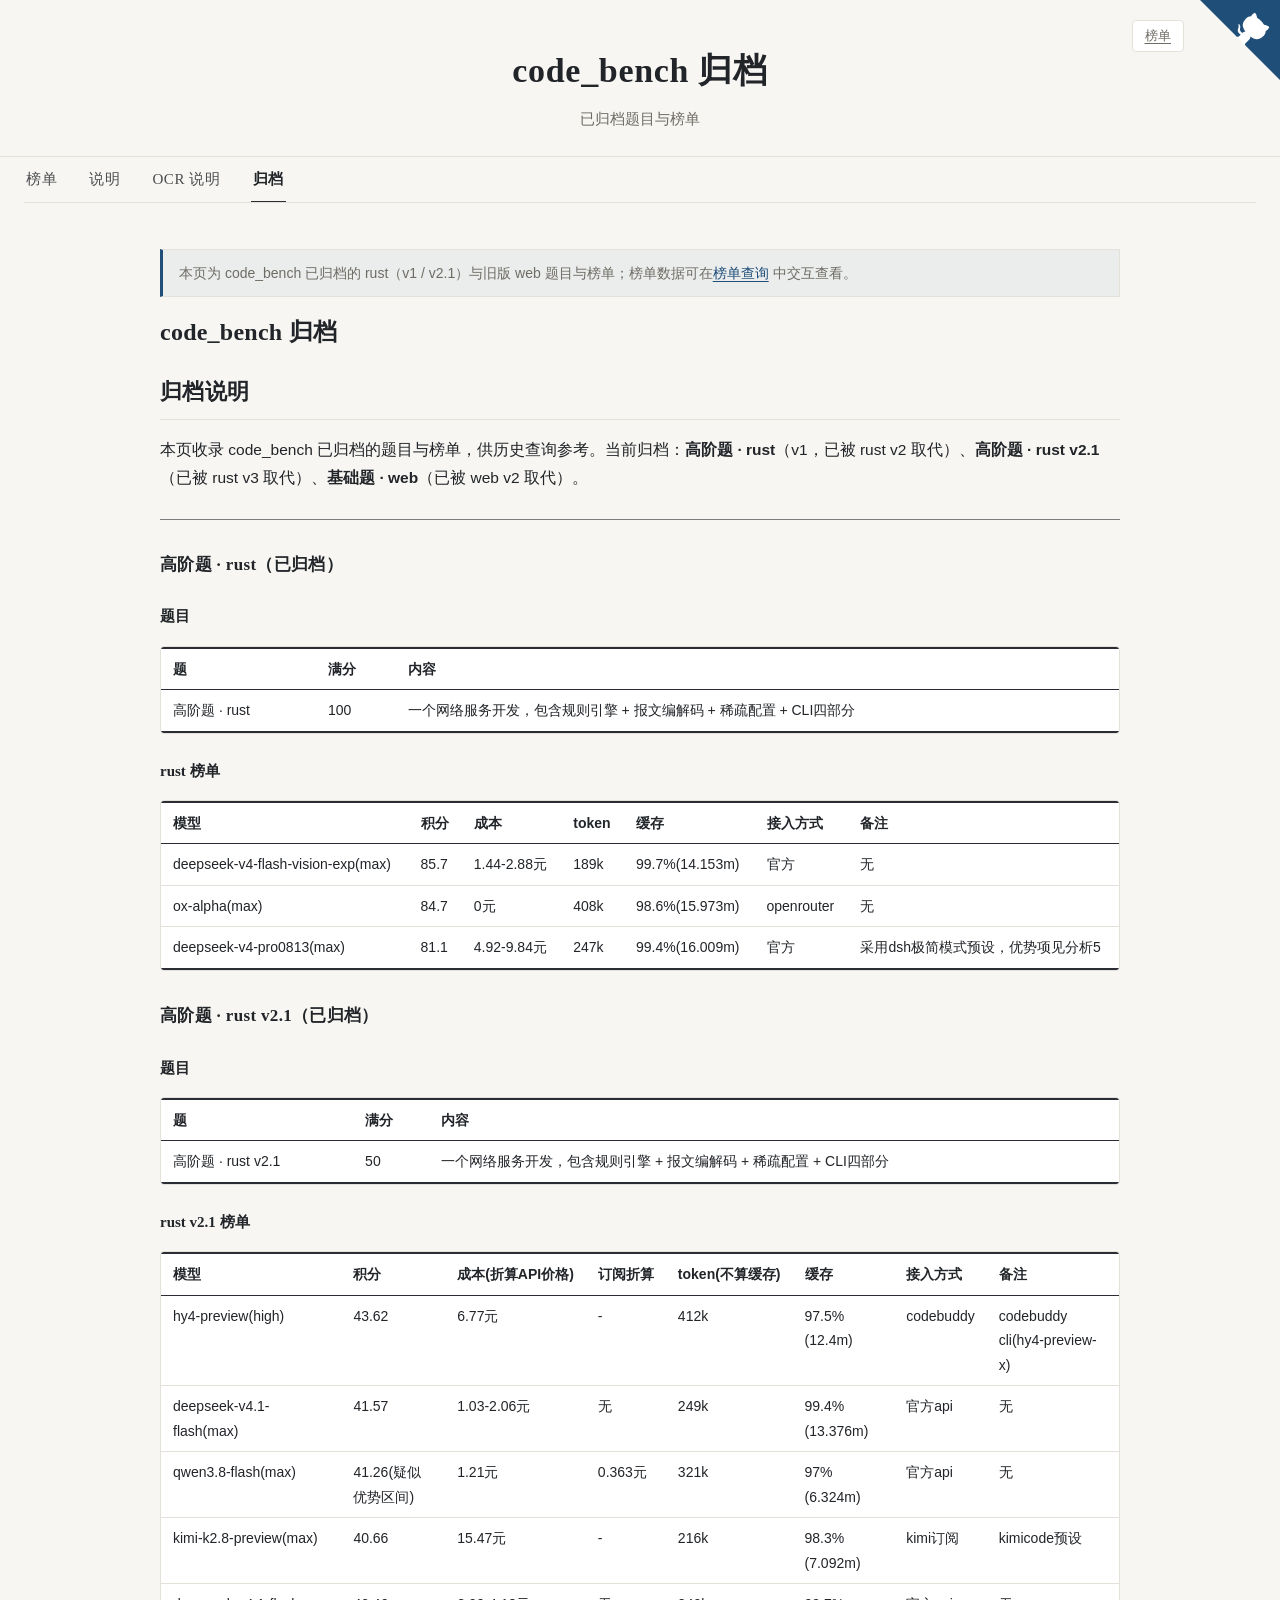
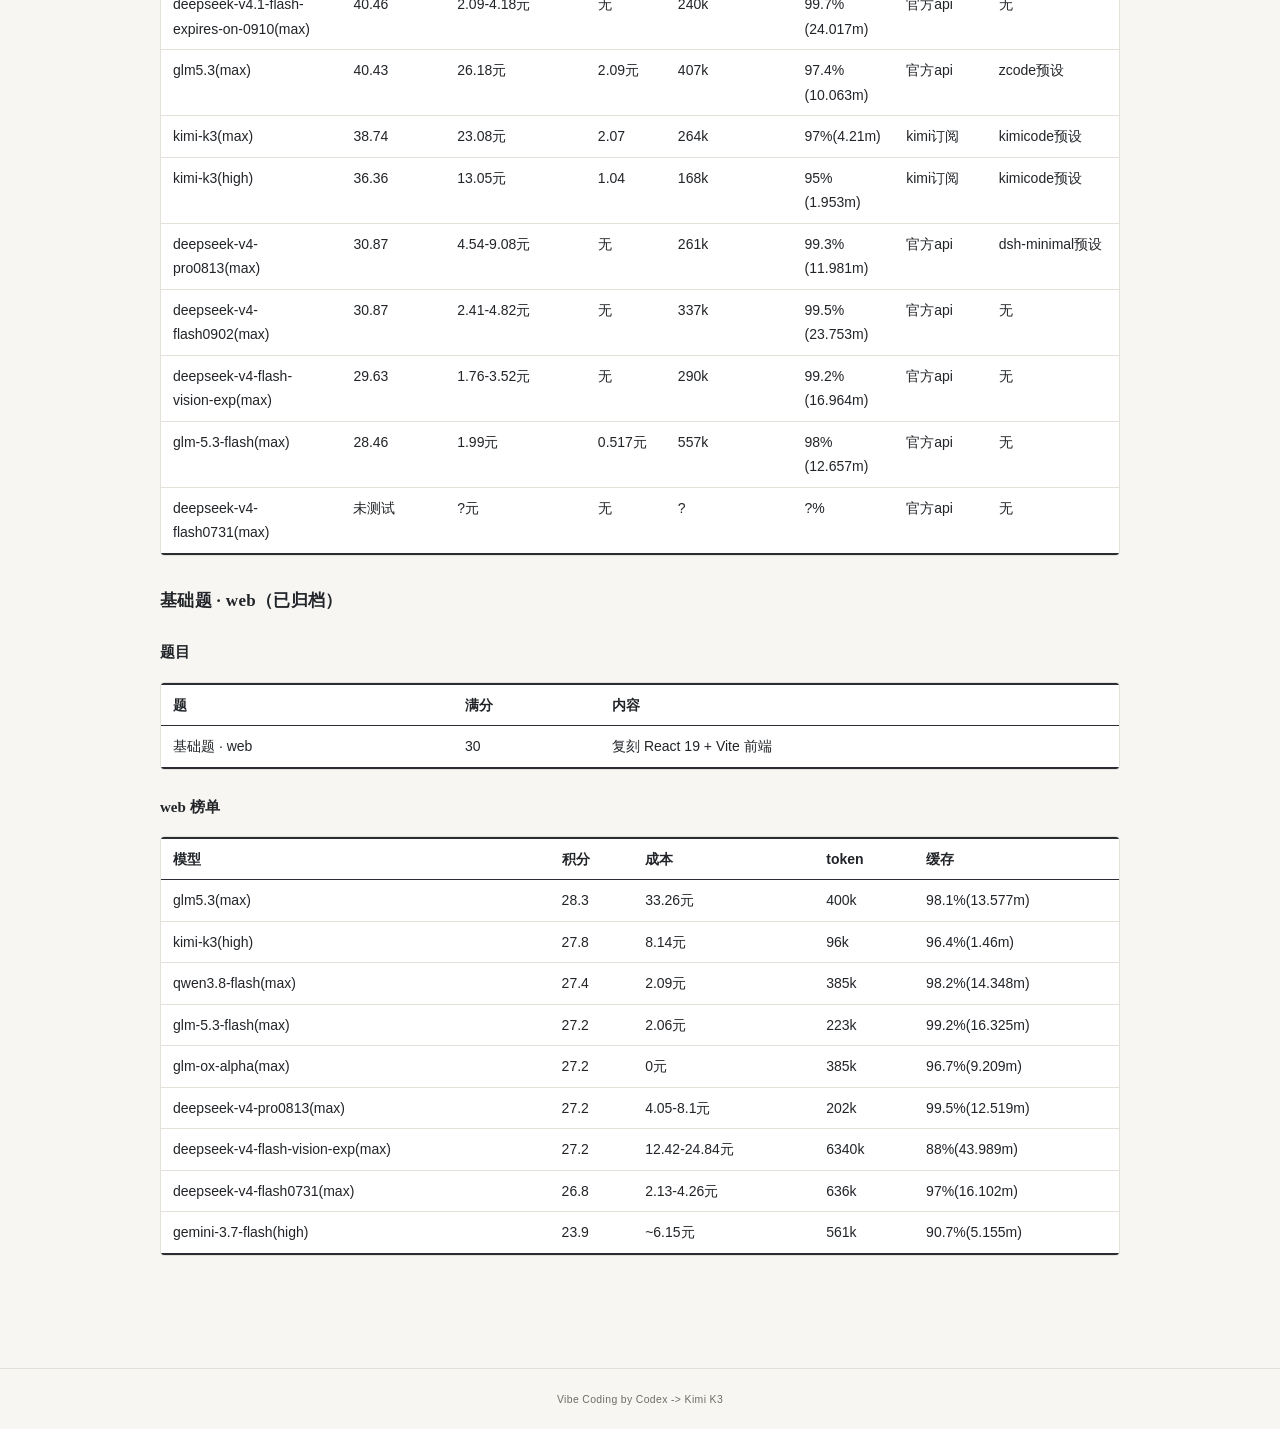
==== commit 0d672204: "code_bench: archive rust v2.1 - rust v2.1 从 code/code_bench.md（题目结构 + 榜单）迁入 code/code_bench_archive." ====
--- a/docs/archive.html
+++ b/docs/archive.html
@@ -4,7 +4,7 @@
     <meta charset="utf-8" />
     <meta name="viewport" content="width=device-width, initial-scale=1" />
     <title>code_bench 归档｜rust 题目</title>
-    <meta name="description" content="code_bench 已归档的 rust 高阶题题目说明与榜单。" />
+    <meta name="description" content="code_bench 已归档的 rust 高阶题（v1 / v2.1）与旧版 web 题目说明与榜单。" />
     <meta name="robots" content="index, follow" />
     <link rel="canonical" href="https://snnh.github.io/code_bench/archive.html" />
     <meta property="og:type" content="website" />
@@ -12,7 +12,7 @@
     <meta property="og:locale" content="zh_CN" />
     <meta property="og:url" content="https://snnh.github.io/code_bench/archive.html" />
     <meta property="og:title" content="code_bench 归档｜rust 题目" />
-    <meta property="og:description" content="code_bench 已归档的 rust 高阶题题目说明与榜单。" />
+    <meta property="og:description" content="code_bench 已归档的 rust 高阶题（v1 / v2.1）与旧版 web 题目说明与榜单。" />
     <link rel="icon" type="image/png" sizes="64x64" href="assets/favicon.png" />
     <link rel="stylesheet" href="assets/styles.css" />
   </head>
@@ -61,17 +61,22 @@
       </nav>
 
       <article class="doc-article">
-        <p class="doc-tip">本页为 code_bench 已归档的 rust 题目与榜单；榜单数据可在<a href="./">榜单查询</a> 中交互查看。</p>
+        <p class="doc-tip">本页为 code_bench 已归档的 rust（v1 / v2.1）与旧版 web 题目与榜单；榜单数据可在<a href="./">榜单查询</a> 中交互查看。</p>
 
 <div class="doc-lead">code_bench 归档</div>
         <h2>归档说明</h2>
-        <p>本页收录 code_bench 已归档的题目与榜单，供历史查询参考。当前归档：<strong>高阶题 · rust</strong>（v1，已被 rust v2 取代）、<strong>基础题 · web</strong>（已被 web v2 取代）。</p>
+        <p>本页收录 code_bench 已归档的题目与榜单，供历史查询参考。当前归档：<strong>高阶题 · rust</strong>（v1，已被 rust v2 取代）、<strong>高阶题 · rust v2.1</strong>（已被 rust v3 取代）、<strong>基础题 · web</strong>（已被 web v2 取代）。</p>
         <hr class="doc-hr" />
         <h3>高阶题 · rust（已归档）</h3>
         <h4>题目</h4>
         <div class="doc-table-wrap"><table class="doc-table"><thead><tr><th>题</th><th>满分</th><th>内容</th></tr></thead><tbody><tr><td>高阶题 · rust</td><td>100</td><td>一个网络服务开发，包含规则引擎 + 报文编解码 + 稀疏配置 + CLI四部分</td></tr></tbody></table></div>
         <h4>rust 榜单</h4>
         <div class="doc-table-wrap"><table class="doc-table"><thead><tr><th>模型</th><th>积分</th><th>成本</th><th>token</th><th>缓存</th><th>接入方式</th><th>备注</th></tr></thead><tbody><tr><td>deepseek-v4-flash-vision-exp(max)</td><td>85.7</td><td>1.44-2.88元</td><td>189k</td><td>99.7%(14.153m)</td><td>官方</td><td>无</td></tr><tr><td>ox-alpha(max)</td><td>84.7</td><td>0元</td><td>408k</td><td>98.6%(15.973m)</td><td>openrouter</td><td>无</td></tr><tr><td>deepseek-v4-pro0813(max)</td><td>81.1</td><td>4.92-9.84元</td><td>247k</td><td>99.4%(16.009m)</td><td>官方</td><td>采用dsh极简模式预设，优势项见分析5</td></tr></tbody></table></div>
+        <h3>高阶题 · rust v2.1（已归档）</h3>
+        <h4>题目</h4>
+        <div class="doc-table-wrap"><table class="doc-table"><thead><tr><th>题</th><th>满分</th><th>内容</th></tr></thead><tbody><tr><td>高阶题 · rust v2.1</td><td>50</td><td>一个网络服务开发，包含规则引擎 + 报文编解码 + 稀疏配置 + CLI四部分</td></tr></tbody></table></div>
+        <h4>rust v2.1 榜单</h4>
+        <div class="doc-table-wrap"><table class="doc-table"><thead><tr><th>模型</th><th>积分</th><th>成本(折算API价格)</th><th>订阅折算</th><th>token(不算缓存)</th><th>缓存</th><th>接入方式</th><th>备注</th></tr></thead><tbody><tr><td>hy4-preview(high)</td><td>43.62</td><td>6.77元</td><td>-</td><td>412k</td><td>97.5%(12.4m)</td><td>codebuddy</td><td>codebuddy cli(hy4-preview-x)</td></tr><tr><td>deepseek-v4.1-flash(max)</td><td>41.57</td><td>1.03-2.06元</td><td>无</td><td>249k</td><td>99.4%(13.376m)</td><td>官方api</td><td>无</td></tr><tr><td>qwen3.8-flash(max)</td><td>41.26(疑似优势区间)</td><td>1.21元</td><td>0.363元</td><td>321k</td><td>97%(6.324m)</td><td>官方api</td><td>无</td></tr><tr><td>kimi-k2.8-preview(max)</td><td>40.66</td><td>15.47元</td><td>-</td><td>216k</td><td>98.3%(7.092m)</td><td>kimi订阅</td><td>kimicode预设</td></tr><tr><td>deepseek-v4.1-flash-expires-on-0910(max)</td><td>40.46</td><td>2.09-4.18元</td><td>无</td><td>240k</td><td>99.7%(24.017m)</td><td>官方api</td><td>无</td></tr><tr><td>glm5.3(max)</td><td>40.43</td><td>26.18元</td><td>2.09元</td><td>407k</td><td>97.4%(10.063m)</td><td>官方api</td><td>zcode预设</td></tr><tr><td>kimi-k3(max)</td><td>38.74</td><td>23.08元</td><td>2.07</td><td>264k</td><td>97%(4.21m)</td><td>kimi订阅</td><td>kimicode预设</td></tr><tr><td>kimi-k3(high)</td><td>36.36</td><td>13.05元</td><td>1.04</td><td>168k</td><td>95%(1.953m)</td><td>kimi订阅</td><td>kimicode预设</td></tr><tr><td>deepseek-v4-pro0813(max)</td><td>30.87</td><td>4.54-9.08元</td><td>无</td><td>261k</td><td>99.3%(11.981m)</td><td>官方api</td><td>dsh-minimal预设</td></tr><tr><td>deepseek-v4-flash0902(max)</td><td>30.87</td><td>2.41-4.82元</td><td>无</td><td>337k</td><td>99.5%(23.753m)</td><td>官方api</td><td>无</td></tr><tr><td>deepseek-v4-flash-vision-exp(max)</td><td>29.63</td><td>1.76-3.52元</td><td>无</td><td>290k</td><td>99.2%(16.964m)</td><td>官方api</td><td>无</td></tr><tr><td>glm-5.3-flash(max)</td><td>28.46</td><td>1.99元</td><td>0.517元</td><td>557k</td><td>98%(12.657m)</td><td>官方api</td><td>无</td></tr><tr><td>deepseek-v4-flash0731(max)</td><td>未测试</td><td>?元</td><td>无</td><td>?</td><td>?%</td><td>官方api</td><td>无</td></tr></tbody></table></div>
         <h3>基础题 · web（已归档）</h3>
         <h4>题目</h4>
         <div class="doc-table-wrap"><table class="doc-table"><thead><tr><th>题</th><th>满分</th><th>内容</th></tr></thead><tbody><tr><td>基础题 · web</td><td>30</td><td>复刻 React 19 + Vite 前端</td></tr></tbody></table></div>
--- a/docs/assets/styles.css
+++ b/docs/assets/styles.css
@@ -321,7 +321,7 @@
 
 main {
   padding: 0 24px 56px;
-  max-width: 1250px;
+  max-width: 1350px;
   margin: 0 auto;
 }
 
@@ -763,14 +763,46 @@
   position: relative;
 }
 
-/* 模型 logo（表格 + 移动端卡片共用）：与模型名横向排列 */
-.model-logo {
+/* 模型 logo（表格 + 移动端卡片共用）：与模型名横向排列。
+   固定尺寸槽位保证命中/未命中 logo 的行文字对齐一致，避免加载或缺失时抖动 */
+.model-logo-slot {
+  display: inline-flex;
+  align-items: center;
+  justify-content: center;
+  flex: 0 0 18px;
   width: 18px;
   height: 18px;
-  flex-shrink: 0;
+}
+
+.model-logo {
+  display: block;
+  width: 100%;
+  height: 100%;
   border-radius: 4px;
   object-fit: contain;
-  vertical-align: middle;
+}
+
+/* 外部 SVG 不会继承页面 currentColor：暗色主题下把单色厂商标记反色，保证可读性 */
+:root[data-theme="dark"] .model-logo:is(
+  [src$="/anthropic.svg"],
+  [src$="/openai.svg"],
+  [src$="/glm.svg"],
+  [src$="/kimi.svg"],
+  [src$="/xai.svg"]
+) {
+  filter: invert(1);
+}
+
+@media (prefers-color-scheme: dark) {
+  :root:not([data-theme]) .model-logo:is(
+    [src$="/anthropic.svg"],
+    [src$="/openai.svg"],
+    [src$="/glm.svg"],
+    [src$="/kimi.svg"],
+    [src$="/xai.svg"]
+  ) {
+    filter: invert(1);
+  }
 }
 
 .table-container .model-cell-inner {
@@ -880,9 +912,10 @@
   min-width: 0;
 }
 
-.mobile-card-title-group .model-logo {
+.mobile-card-title-group .model-logo-slot {
   width: 18px;
   height: 18px;
+  flex-basis: 18px;
 }
 
 .mobile-card-title {
@@ -1230,6 +1263,103 @@
   color: var(--color-muted);
   border-top: 1px dashed var(--color-border);
   padding-top: 12px;
+}
+
+/* ---------------- 站点说明（底部，由 md 数据源生成） ---------------- */
+
+.site-notes {
+  margin-top: 44px;
+  padding-top: 26px;
+  border-top: 1px solid var(--color-border);
+}
+
+.site-notes-title {
+  margin: 0 0 6px;
+  font-family: var(--font-family-serif);
+  font-size: 20px;
+  font-weight: 600;
+  letter-spacing: 0.02em;
+}
+
+.site-notes-intro {
+  margin: 0 0 18px;
+  color: var(--color-muted);
+  font-size: 13px;
+}
+
+.notes-group {
+  margin-bottom: 16px;
+  padding: 16px 18px;
+  background: var(--color-panel);
+  border: 1px solid var(--color-border);
+  border-radius: var(--radius);
+}
+
+.notes-group:last-child {
+  margin-bottom: 0;
+}
+
+.notes-group-head {
+  display: flex;
+  flex-wrap: wrap;
+  align-items: baseline;
+  gap: 4px 14px;
+  margin-bottom: 4px;
+}
+
+.notes-group-head h3 {
+  margin: 0;
+  font-size: 15px;
+  font-weight: 700;
+  letter-spacing: 0.03em;
+}
+
+.notes-group-source {
+  margin: 0;
+  color: var(--color-muted);
+  font-size: 12px;
+}
+
+.notes-block + .notes-block {
+  margin-top: 14px;
+  padding-top: 14px;
+  border-top: 1px dashed var(--color-border);
+}
+
+.notes-block h4 {
+  margin: 0 0 6px;
+  font-size: 13px;
+  font-weight: 700;
+  letter-spacing: 0.04em;
+  color: var(--color-text);
+}
+
+.notes-content {
+  font-size: 13.5px;
+  line-height: 1.75;
+  color: var(--color-muted);
+}
+
+.notes-content p {
+  margin: 8px 0 0;
+}
+
+.notes-content ol,
+.notes-content ul {
+  margin: 0;
+  padding-left: 1.4em;
+}
+
+.notes-content li {
+  margin: 6px 0;
+}
+
+.notes-content code {
+  font-family: var(--font-family-mono);
+  font-size: 0.92em;
+  background: var(--color-accent-soft);
+  padding: 1px 5px;
+  border-radius: 3px;
 }
 
 /* ---------------- 页脚 ---------------- */
@@ -1610,4 +1740,17 @@
     background: transparent;
   }
 
-}
+  .site-notes {
+    margin-top: 32px;
+    padding-top: 20px;
+  }
+
+  .notes-group {
+    padding: 14px 12px;
+  }
+
+  .notes-content {
+    font-size: 13px;
+  }
+
+}
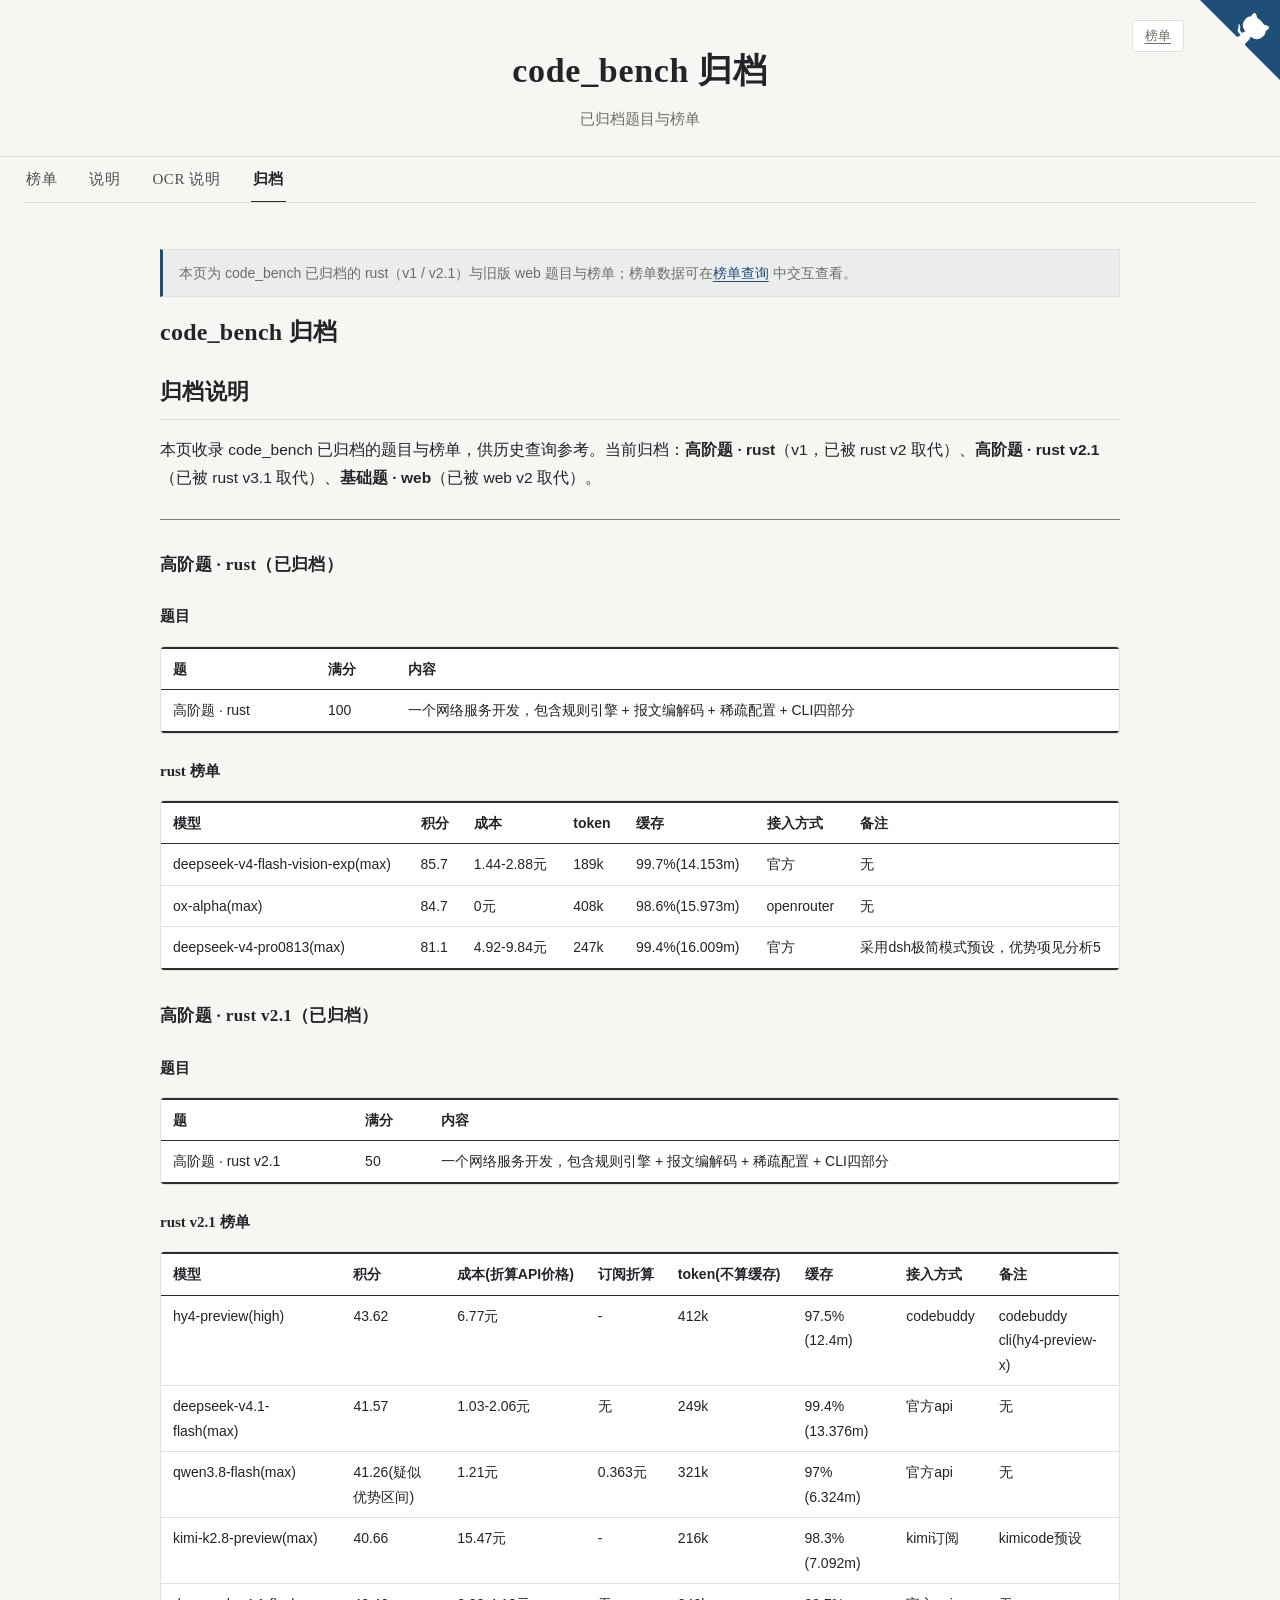
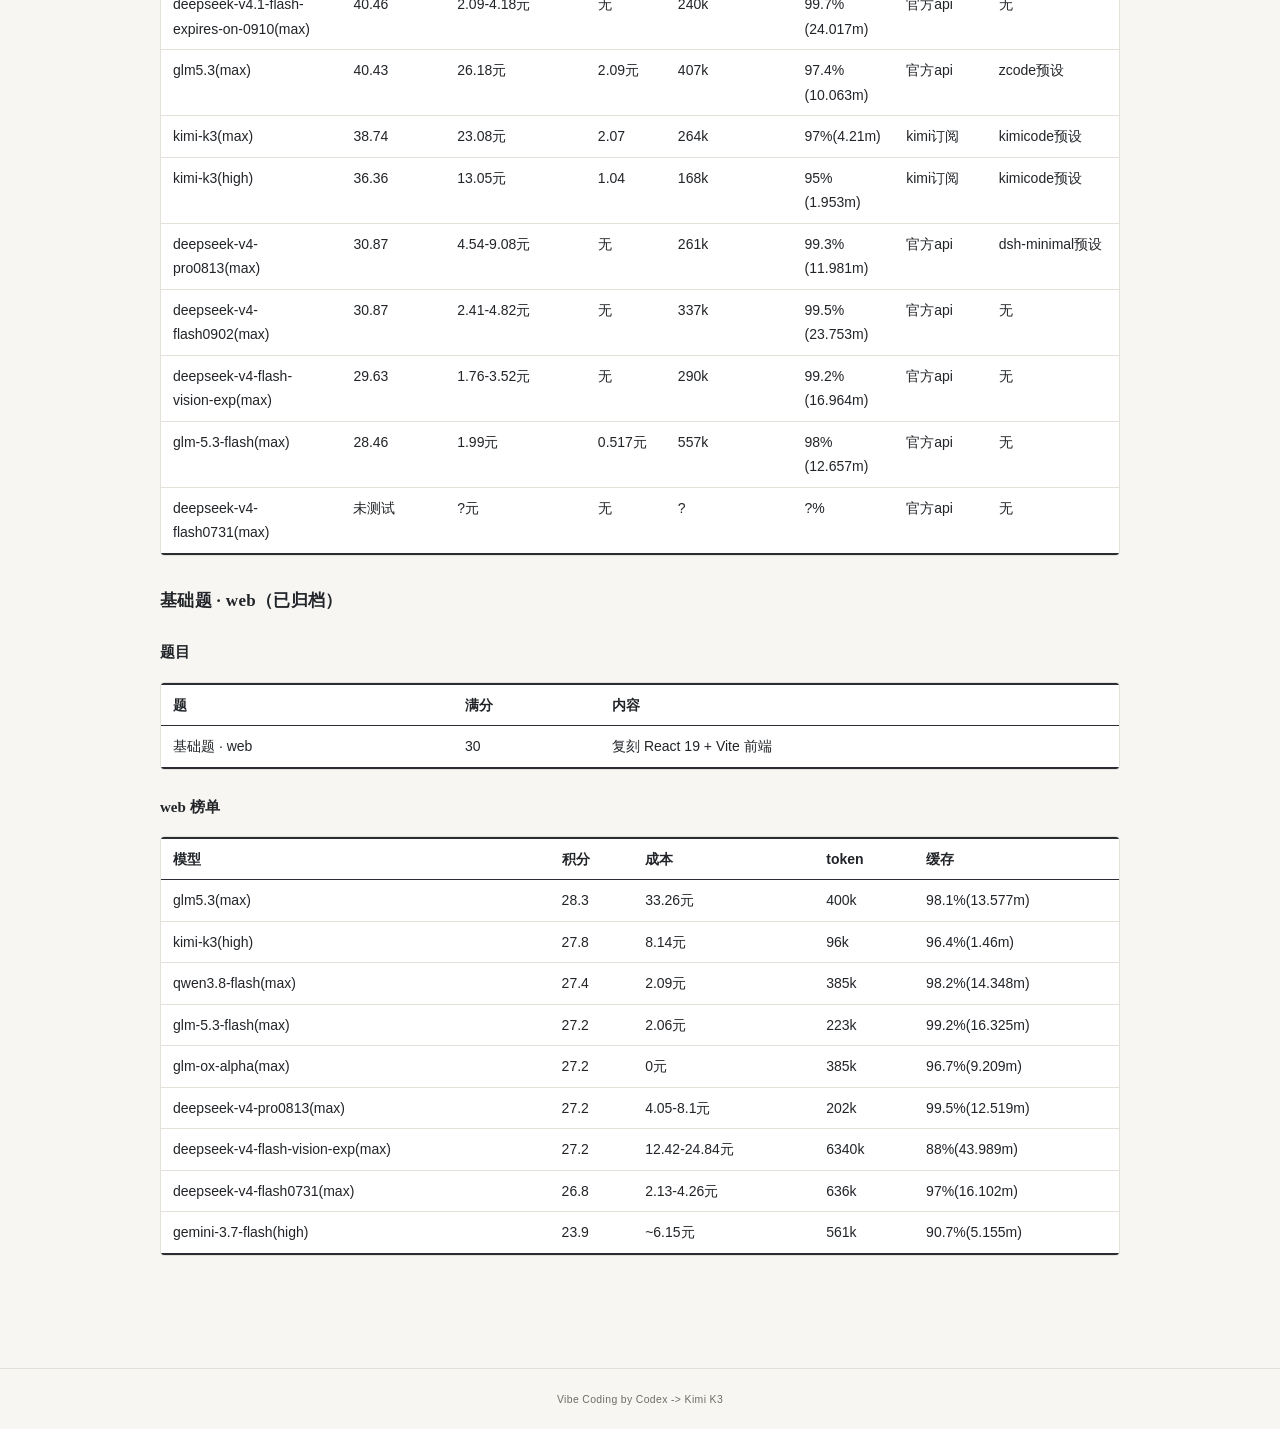
==== commit e9c3bfe4: "code_bench: rescore rust v3.1, reorder rank, add total-ranking disclaimer - rust v3 → rust v3.1：重评 r" ====
--- a/docs/archive.html
+++ b/docs/archive.html
@@ -65,7 +65,7 @@
 
 <div class="doc-lead">code_bench 归档</div>
         <h2>归档说明</h2>
-        <p>本页收录 code_bench 已归档的题目与榜单，供历史查询参考。当前归档：<strong>高阶题 · rust</strong>（v1，已被 rust v2 取代）、<strong>高阶题 · rust v2.1</strong>（已被 rust v3 取代）、<strong>基础题 · web</strong>（已被 web v2 取代）。</p>
+        <p>本页收录 code_bench 已归档的题目与榜单，供历史查询参考。当前归档：<strong>高阶题 · rust</strong>（v1，已被 rust v2 取代）、<strong>高阶题 · rust v2.1</strong>（已被 rust v3.1 取代）、<strong>基础题 · web</strong>（已被 web v2 取代）。</p>
         <hr class="doc-hr" />
         <h3>高阶题 · rust（已归档）</h3>
         <h4>题目</h4>
--- a/docs/assets/styles.css
+++ b/docs/assets/styles.css
@@ -1060,6 +1060,20 @@
   display: none;
 }
 
+/* ---------------- 数据集免责声明（表格上方，如总榜排序说明） ---------------- */
+
+.table-disclaimer {
+  margin: 0 0 14px;
+  padding: 10px 16px;
+  border: 1px solid var(--color-border);
+  border-left: 3px solid var(--color-accent);
+  border-radius: var(--radius);
+  background: var(--color-accent-soft);
+  font-size: 13px;
+  line-height: 1.7;
+  color: var(--color-muted);
+}
+
 /* ---------------- 表格底部说明（档位说明） ---------------- */
 
 .table-note {
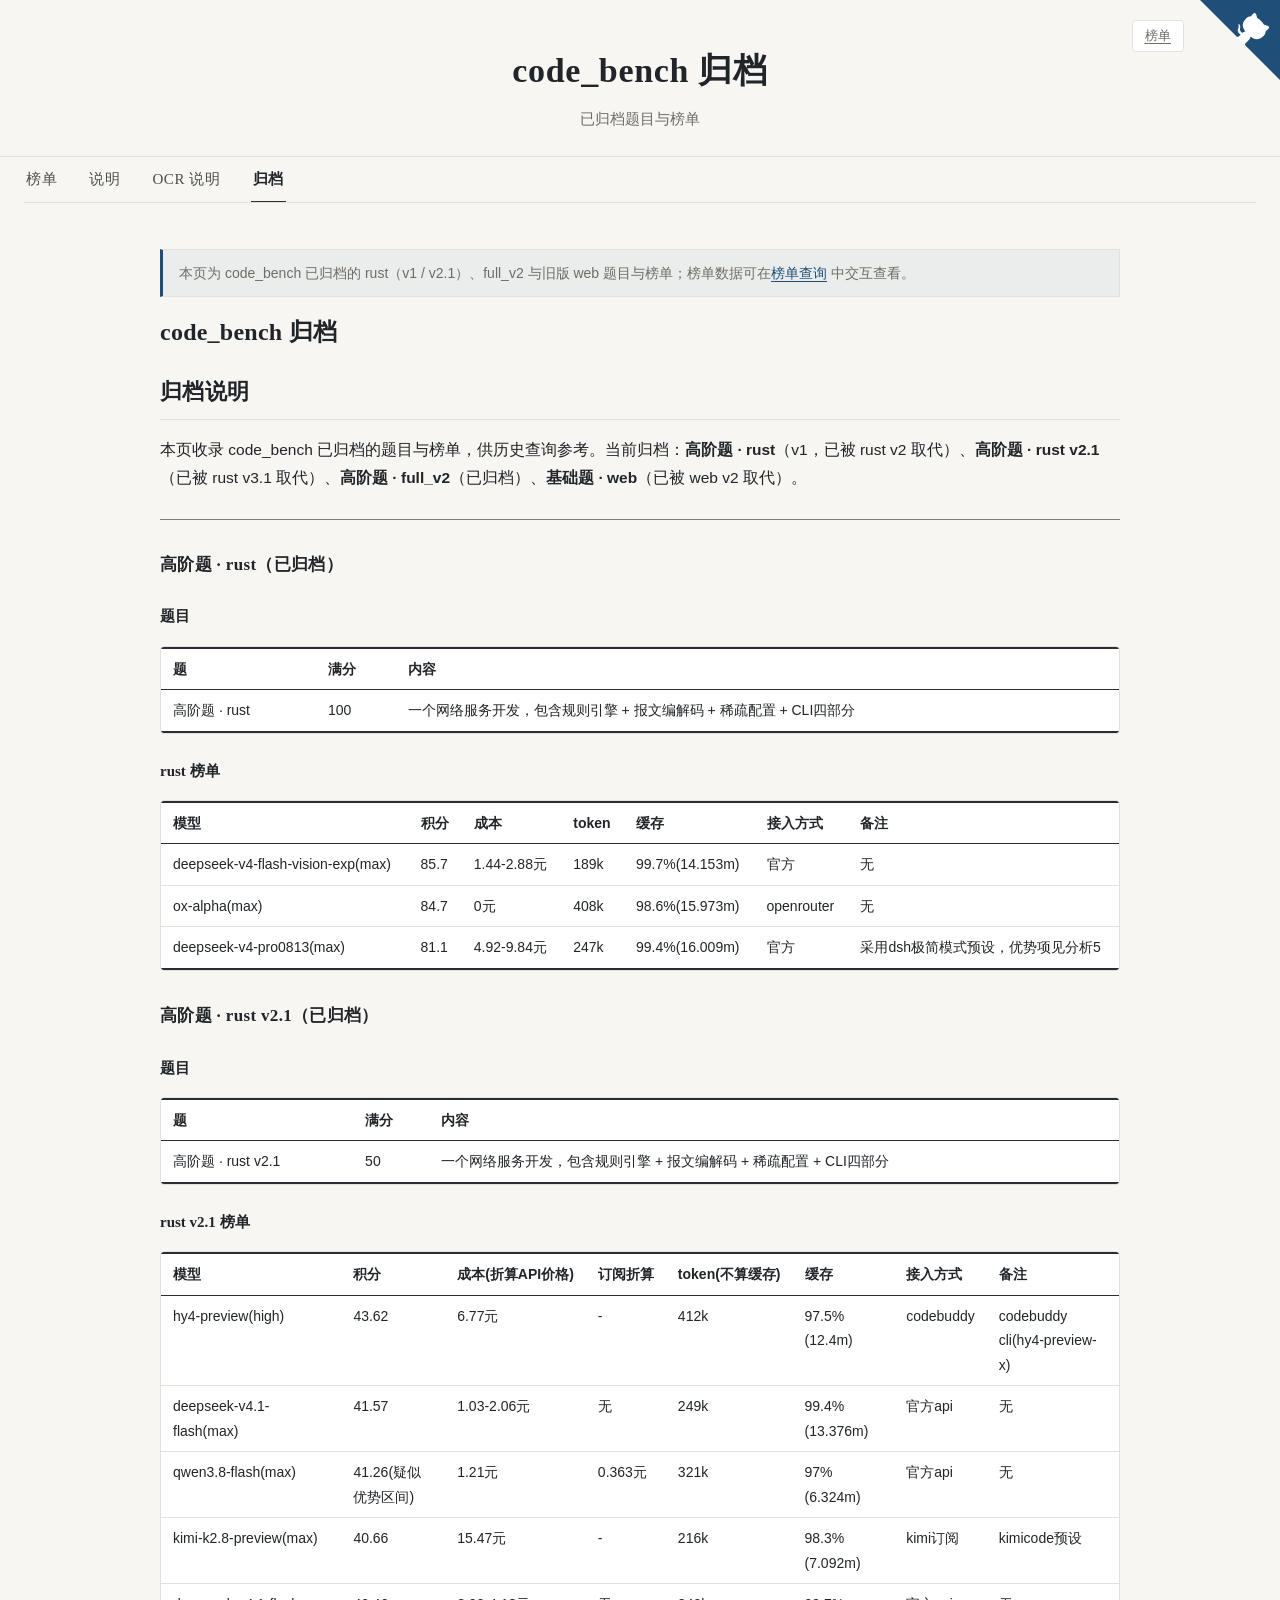
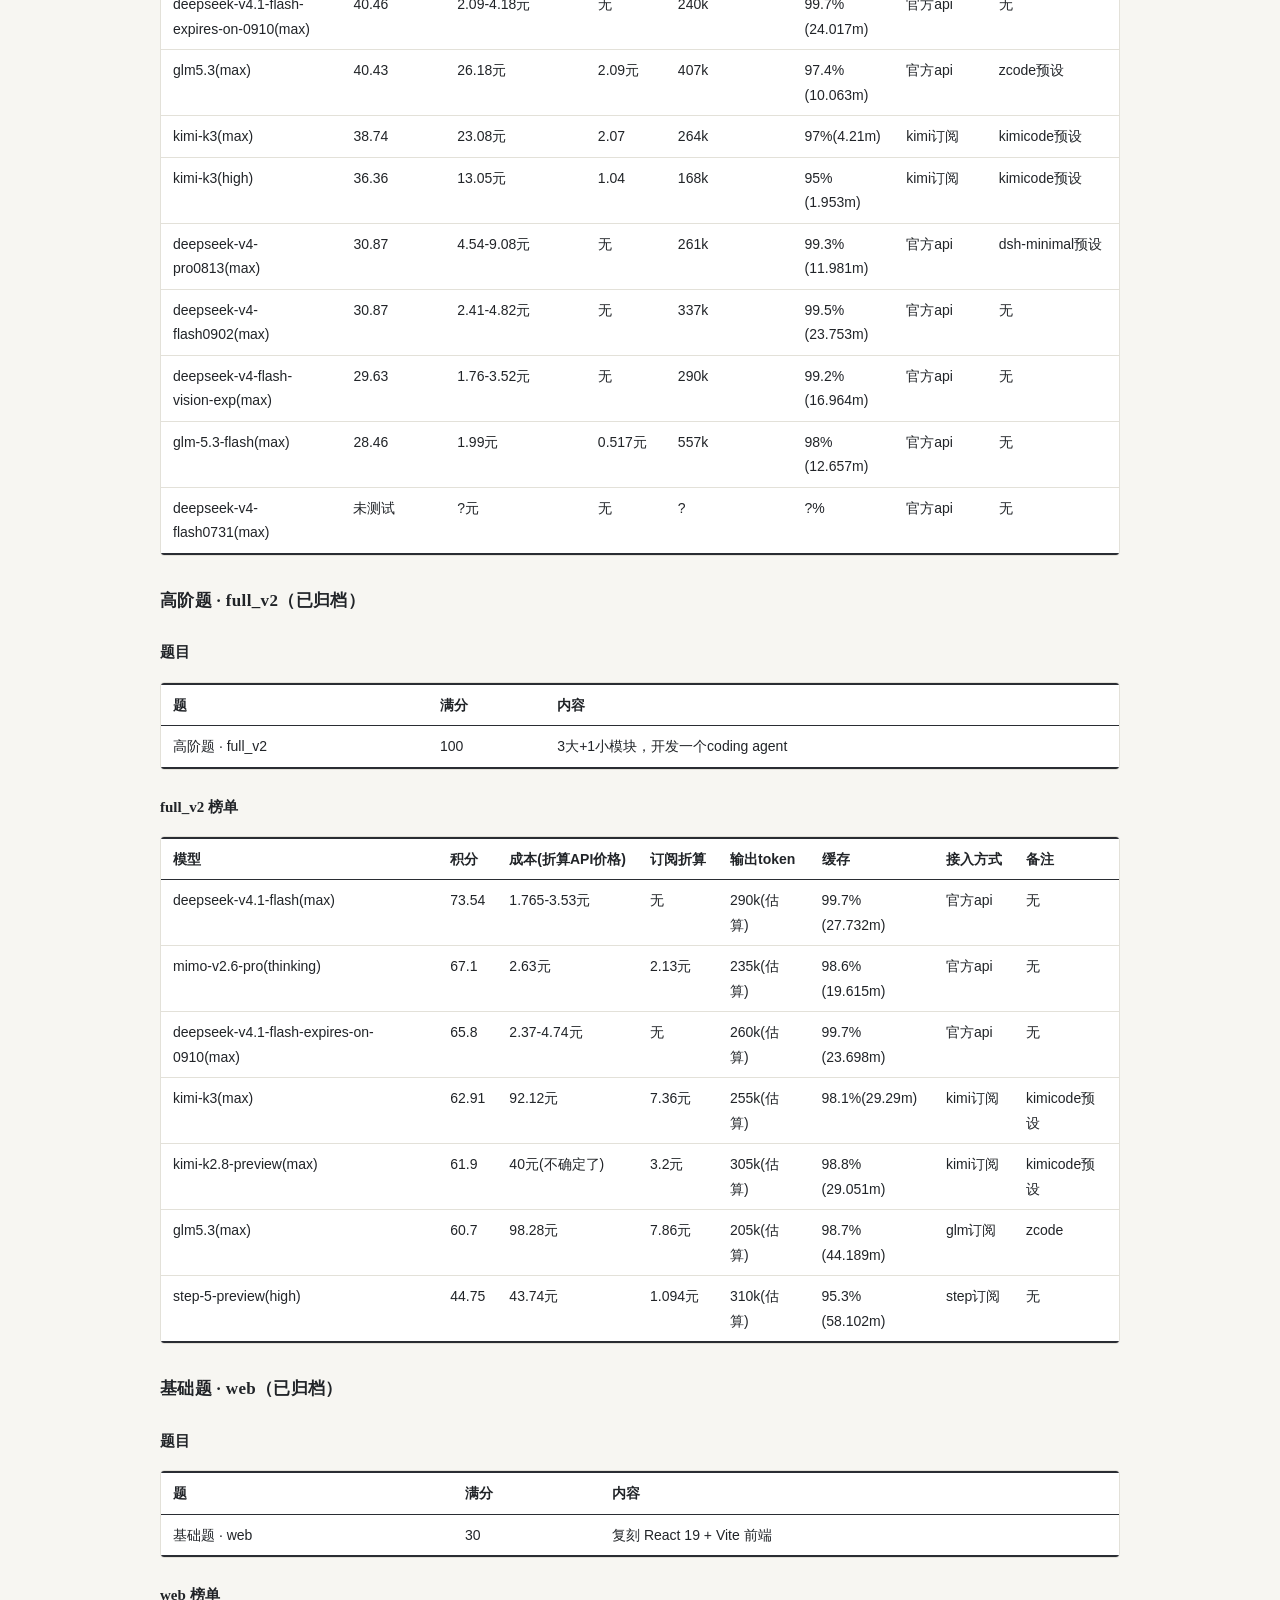
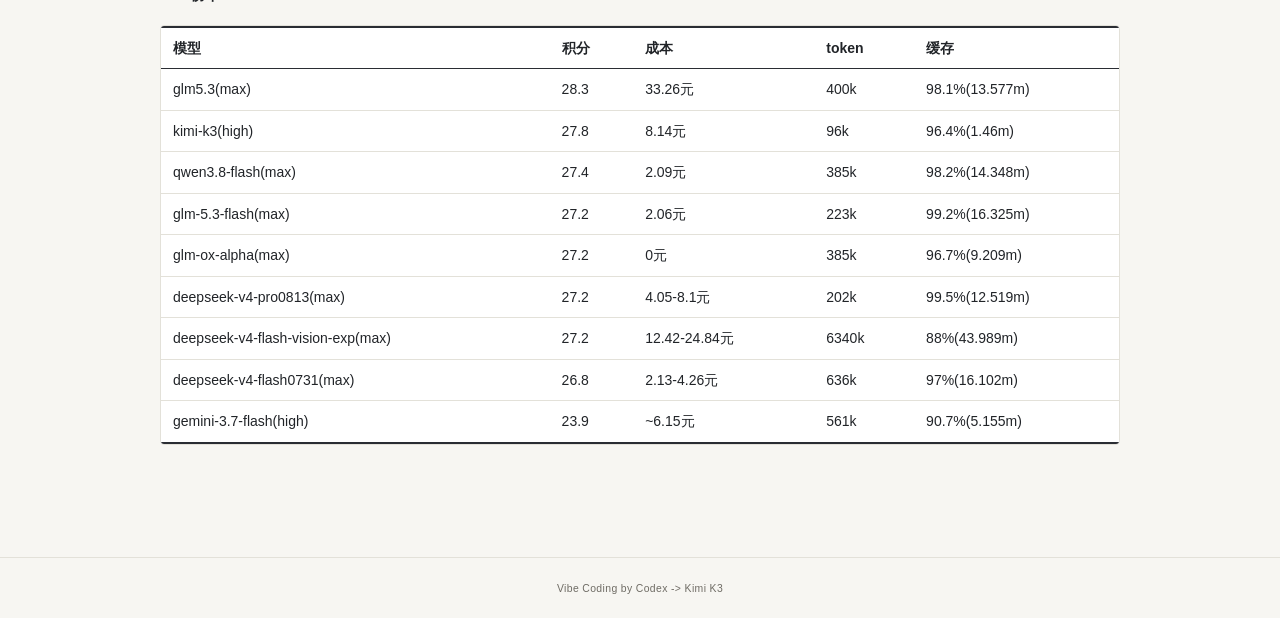
==== commit e1b6df1c: "code_bench: v1.5, monthly leaderboards" ====
--- a/docs/archive.html
+++ b/docs/archive.html
@@ -3,16 +3,16 @@
   <head>
     <meta charset="utf-8" />
     <meta name="viewport" content="width=device-width, initial-scale=1" />
-    <title>code_bench 归档｜rust 题目</title>
-    <meta name="description" content="code_bench 已归档的 rust 高阶题（v1 / v2.1）与旧版 web 题目说明与榜单。" />
+    <title>code_bench 归档｜rust / full_v2 题目</title>
+    <meta name="description" content="code_bench 已归档的 rust 高阶题（v1 / v2.1）、full_v2 与旧版 web 题目说明与榜单。" />
     <meta name="robots" content="index, follow" />
     <link rel="canonical" href="https://snnh.github.io/code_bench/archive.html" />
     <meta property="og:type" content="website" />
     <meta property="og:site_name" content="code_bench" />
     <meta property="og:locale" content="zh_CN" />
     <meta property="og:url" content="https://snnh.github.io/code_bench/archive.html" />
-    <meta property="og:title" content="code_bench 归档｜rust 题目" />
-    <meta property="og:description" content="code_bench 已归档的 rust 高阶题（v1 / v2.1）与旧版 web 题目说明与榜单。" />
+    <meta property="og:title" content="code_bench 归档｜rust / full_v2 题目" />
+    <meta property="og:description" content="code_bench 已归档的 rust 高阶题（v1 / v2.1）、full_v2 与旧版 web 题目说明与榜单。" />
     <link rel="icon" type="image/png" sizes="64x64" href="assets/favicon.png" />
     <link rel="stylesheet" href="assets/styles.css" />
   </head>
@@ -61,11 +61,11 @@
       </nav>
 
       <article class="doc-article">
-        <p class="doc-tip">本页为 code_bench 已归档的 rust（v1 / v2.1）与旧版 web 题目与榜单；榜单数据可在<a href="./">榜单查询</a> 中交互查看。</p>
+        <p class="doc-tip">本页为 code_bench 已归档的 rust（v1 / v2.1）、full_v2 与旧版 web 题目与榜单；榜单数据可在<a href="./">榜单查询</a> 中交互查看。</p>
 
 <div class="doc-lead">code_bench 归档</div>
         <h2>归档说明</h2>
-        <p>本页收录 code_bench 已归档的题目与榜单，供历史查询参考。当前归档：<strong>高阶题 · rust</strong>（v1，已被 rust v2 取代）、<strong>高阶题 · rust v2.1</strong>（已被 rust v3.1 取代）、<strong>基础题 · web</strong>（已被 web v2 取代）。</p>
+        <p>本页收录 code_bench 已归档的题目与榜单，供历史查询参考。当前归档：<strong>高阶题 · rust</strong>（v1，已被 rust v2 取代）、<strong>高阶题 · rust v2.1</strong>（已被 rust v3.1 取代）、<strong>高阶题 · full_v2</strong>（已归档）、<strong>基础题 · web</strong>（已被 web v2 取代）。</p>
         <hr class="doc-hr" />
         <h3>高阶题 · rust（已归档）</h3>
         <h4>题目</h4>
@@ -77,6 +77,11 @@
         <div class="doc-table-wrap"><table class="doc-table"><thead><tr><th>题</th><th>满分</th><th>内容</th></tr></thead><tbody><tr><td>高阶题 · rust v2.1</td><td>50</td><td>一个网络服务开发，包含规则引擎 + 报文编解码 + 稀疏配置 + CLI四部分</td></tr></tbody></table></div>
         <h4>rust v2.1 榜单</h4>
         <div class="doc-table-wrap"><table class="doc-table"><thead><tr><th>模型</th><th>积分</th><th>成本(折算API价格)</th><th>订阅折算</th><th>token(不算缓存)</th><th>缓存</th><th>接入方式</th><th>备注</th></tr></thead><tbody><tr><td>hy4-preview(high)</td><td>43.62</td><td>6.77元</td><td>-</td><td>412k</td><td>97.5%(12.4m)</td><td>codebuddy</td><td>codebuddy cli(hy4-preview-x)</td></tr><tr><td>deepseek-v4.1-flash(max)</td><td>41.57</td><td>1.03-2.06元</td><td>无</td><td>249k</td><td>99.4%(13.376m)</td><td>官方api</td><td>无</td></tr><tr><td>qwen3.8-flash(max)</td><td>41.26(疑似优势区间)</td><td>1.21元</td><td>0.363元</td><td>321k</td><td>97%(6.324m)</td><td>官方api</td><td>无</td></tr><tr><td>kimi-k2.8-preview(max)</td><td>40.66</td><td>15.47元</td><td>-</td><td>216k</td><td>98.3%(7.092m)</td><td>kimi订阅</td><td>kimicode预设</td></tr><tr><td>deepseek-v4.1-flash-expires-on-0910(max)</td><td>40.46</td><td>2.09-4.18元</td><td>无</td><td>240k</td><td>99.7%(24.017m)</td><td>官方api</td><td>无</td></tr><tr><td>glm5.3(max)</td><td>40.43</td><td>26.18元</td><td>2.09元</td><td>407k</td><td>97.4%(10.063m)</td><td>官方api</td><td>zcode预设</td></tr><tr><td>kimi-k3(max)</td><td>38.74</td><td>23.08元</td><td>2.07</td><td>264k</td><td>97%(4.21m)</td><td>kimi订阅</td><td>kimicode预设</td></tr><tr><td>kimi-k3(high)</td><td>36.36</td><td>13.05元</td><td>1.04</td><td>168k</td><td>95%(1.953m)</td><td>kimi订阅</td><td>kimicode预设</td></tr><tr><td>deepseek-v4-pro0813(max)</td><td>30.87</td><td>4.54-9.08元</td><td>无</td><td>261k</td><td>99.3%(11.981m)</td><td>官方api</td><td>dsh-minimal预设</td></tr><tr><td>deepseek-v4-flash0902(max)</td><td>30.87</td><td>2.41-4.82元</td><td>无</td><td>337k</td><td>99.5%(23.753m)</td><td>官方api</td><td>无</td></tr><tr><td>deepseek-v4-flash-vision-exp(max)</td><td>29.63</td><td>1.76-3.52元</td><td>无</td><td>290k</td><td>99.2%(16.964m)</td><td>官方api</td><td>无</td></tr><tr><td>glm-5.3-flash(max)</td><td>28.46</td><td>1.99元</td><td>0.517元</td><td>557k</td><td>98%(12.657m)</td><td>官方api</td><td>无</td></tr><tr><td>deepseek-v4-flash0731(max)</td><td>未测试</td><td>?元</td><td>无</td><td>?</td><td>?%</td><td>官方api</td><td>无</td></tr></tbody></table></div>
+        <h3>高阶题 · full_v2（已归档）</h3>
+        <h4>题目</h4>
+        <div class="doc-table-wrap"><table class="doc-table"><thead><tr><th>题</th><th>满分</th><th>内容</th></tr></thead><tbody><tr><td>高阶题 · full_v2</td><td>100</td><td>3大+1小模块，开发一个coding agent</td></tr></tbody></table></div>
+        <h4>full_v2 榜单</h4>
+        <div class="doc-table-wrap"><table class="doc-table"><thead><tr><th>模型</th><th>积分</th><th>成本(折算API价格)</th><th>订阅折算</th><th>输出token</th><th>缓存</th><th>接入方式</th><th>备注</th></tr></thead><tbody><tr><td>deepseek-v4.1-flash(max)</td><td>73.54</td><td>1.765-3.53元</td><td>无</td><td>290k(估算)</td><td>99.7%(27.732m)</td><td>官方api</td><td>无</td></tr><tr><td>mimo-v2.6-pro(thinking)</td><td>67.1</td><td>2.63元</td><td>2.13元</td><td>235k(估算)</td><td>98.6%(19.615m)</td><td>官方api</td><td>无</td></tr><tr><td>deepseek-v4.1-flash-expires-on-0910(max)</td><td>65.8</td><td>2.37-4.74元</td><td>无</td><td>260k(估算)</td><td>99.7%(23.698m)</td><td>官方api</td><td>无</td></tr><tr><td>kimi-k3(max)</td><td>62.91</td><td>92.12元</td><td>7.36元</td><td>255k(估算)</td><td>98.1%(29.29m)</td><td>kimi订阅</td><td>kimicode预设</td></tr><tr><td>kimi-k2.8-preview(max)</td><td>61.9</td><td>40元(不确定了)</td><td>3.2元</td><td>305k(估算)</td><td>98.8%(29.051m)</td><td>kimi订阅</td><td>kimicode预设</td></tr><tr><td>glm5.3(max)</td><td>60.7</td><td>98.28元</td><td>7.86元</td><td>205k(估算)</td><td>98.7%(44.189m)</td><td>glm订阅</td><td>zcode</td></tr><tr><td>step-5-preview(high)</td><td>44.75</td><td>43.74元</td><td>1.094元</td><td>310k(估算)</td><td>95.3%(58.102m)</td><td>step订阅</td><td>无</td></tr></tbody></table></div>
         <h3>基础题 · web（已归档）</h3>
         <h4>题目</h4>
         <div class="doc-table-wrap"><table class="doc-table"><thead><tr><th>题</th><th>满分</th><th>内容</th></tr></thead><tbody><tr><td>基础题 · web</td><td>30</td><td>复刻 React 19 + Vite 前端</td></tr></tbody></table></div>
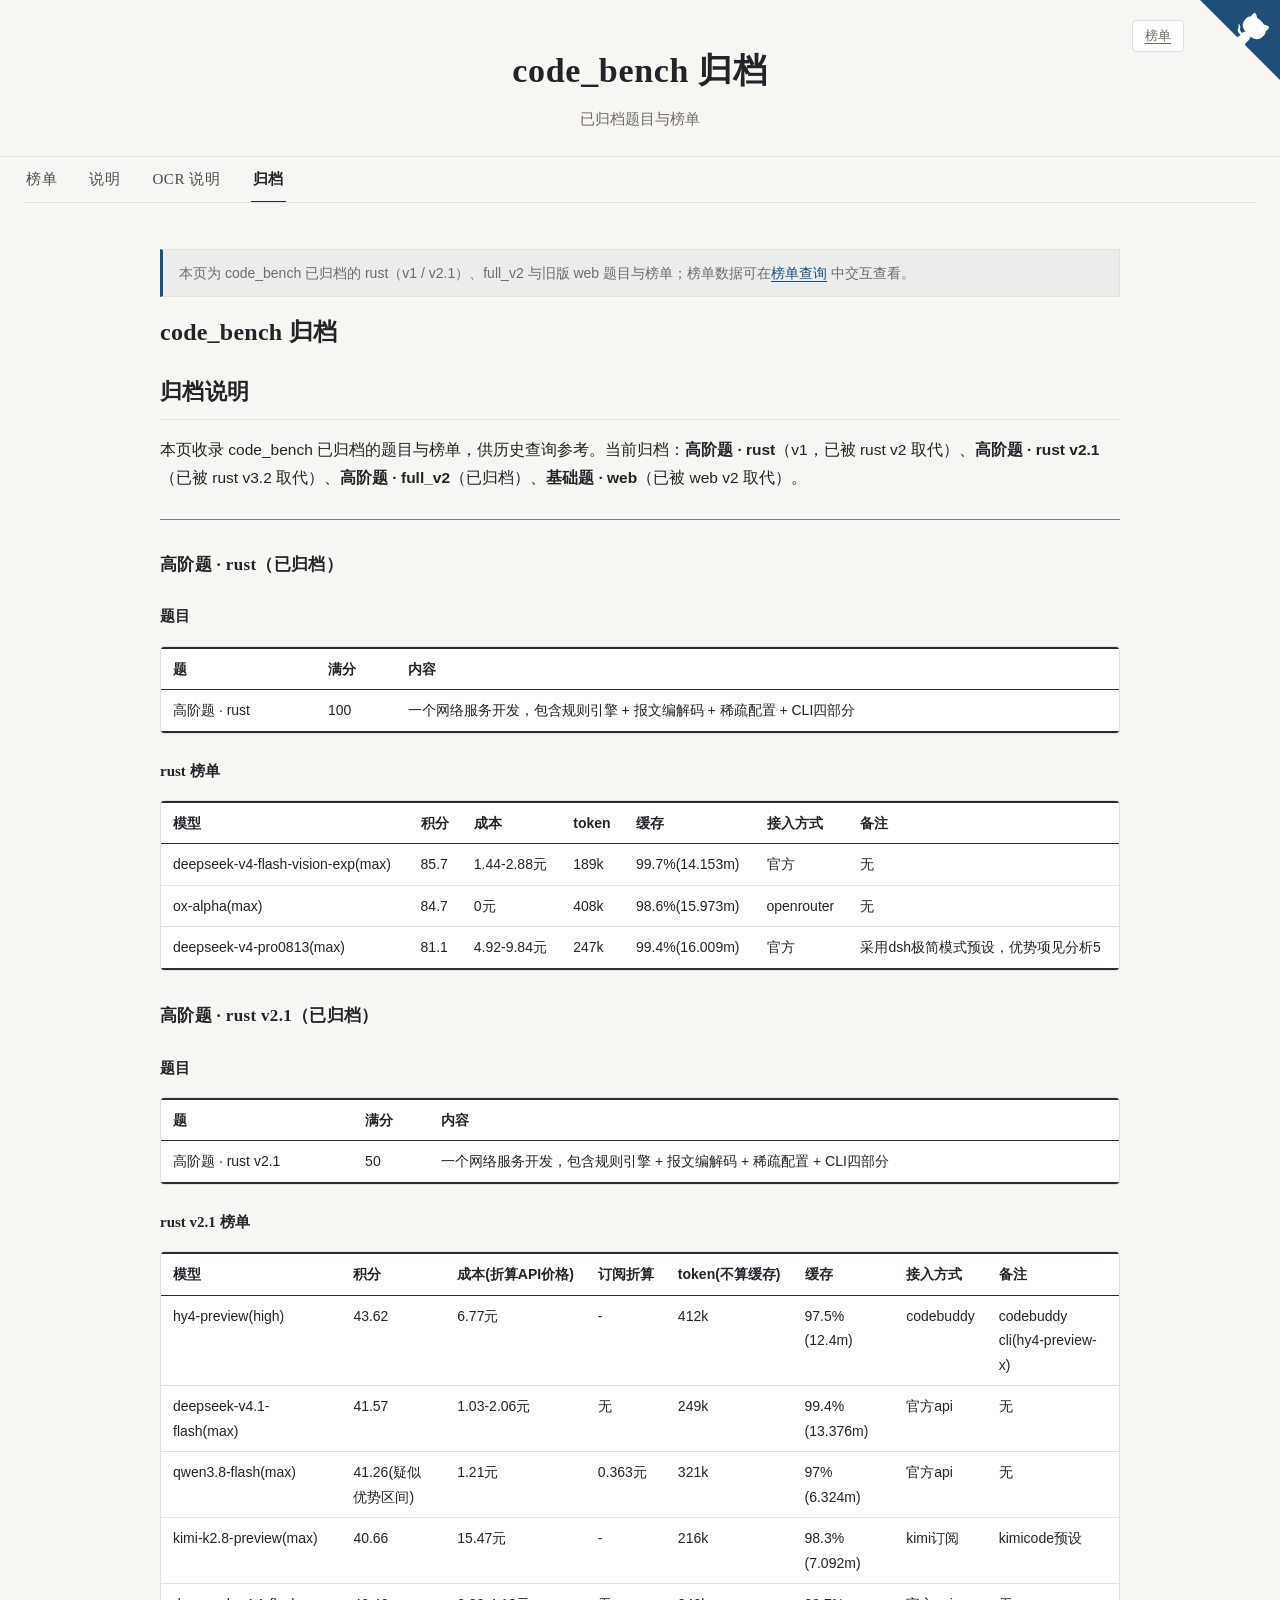
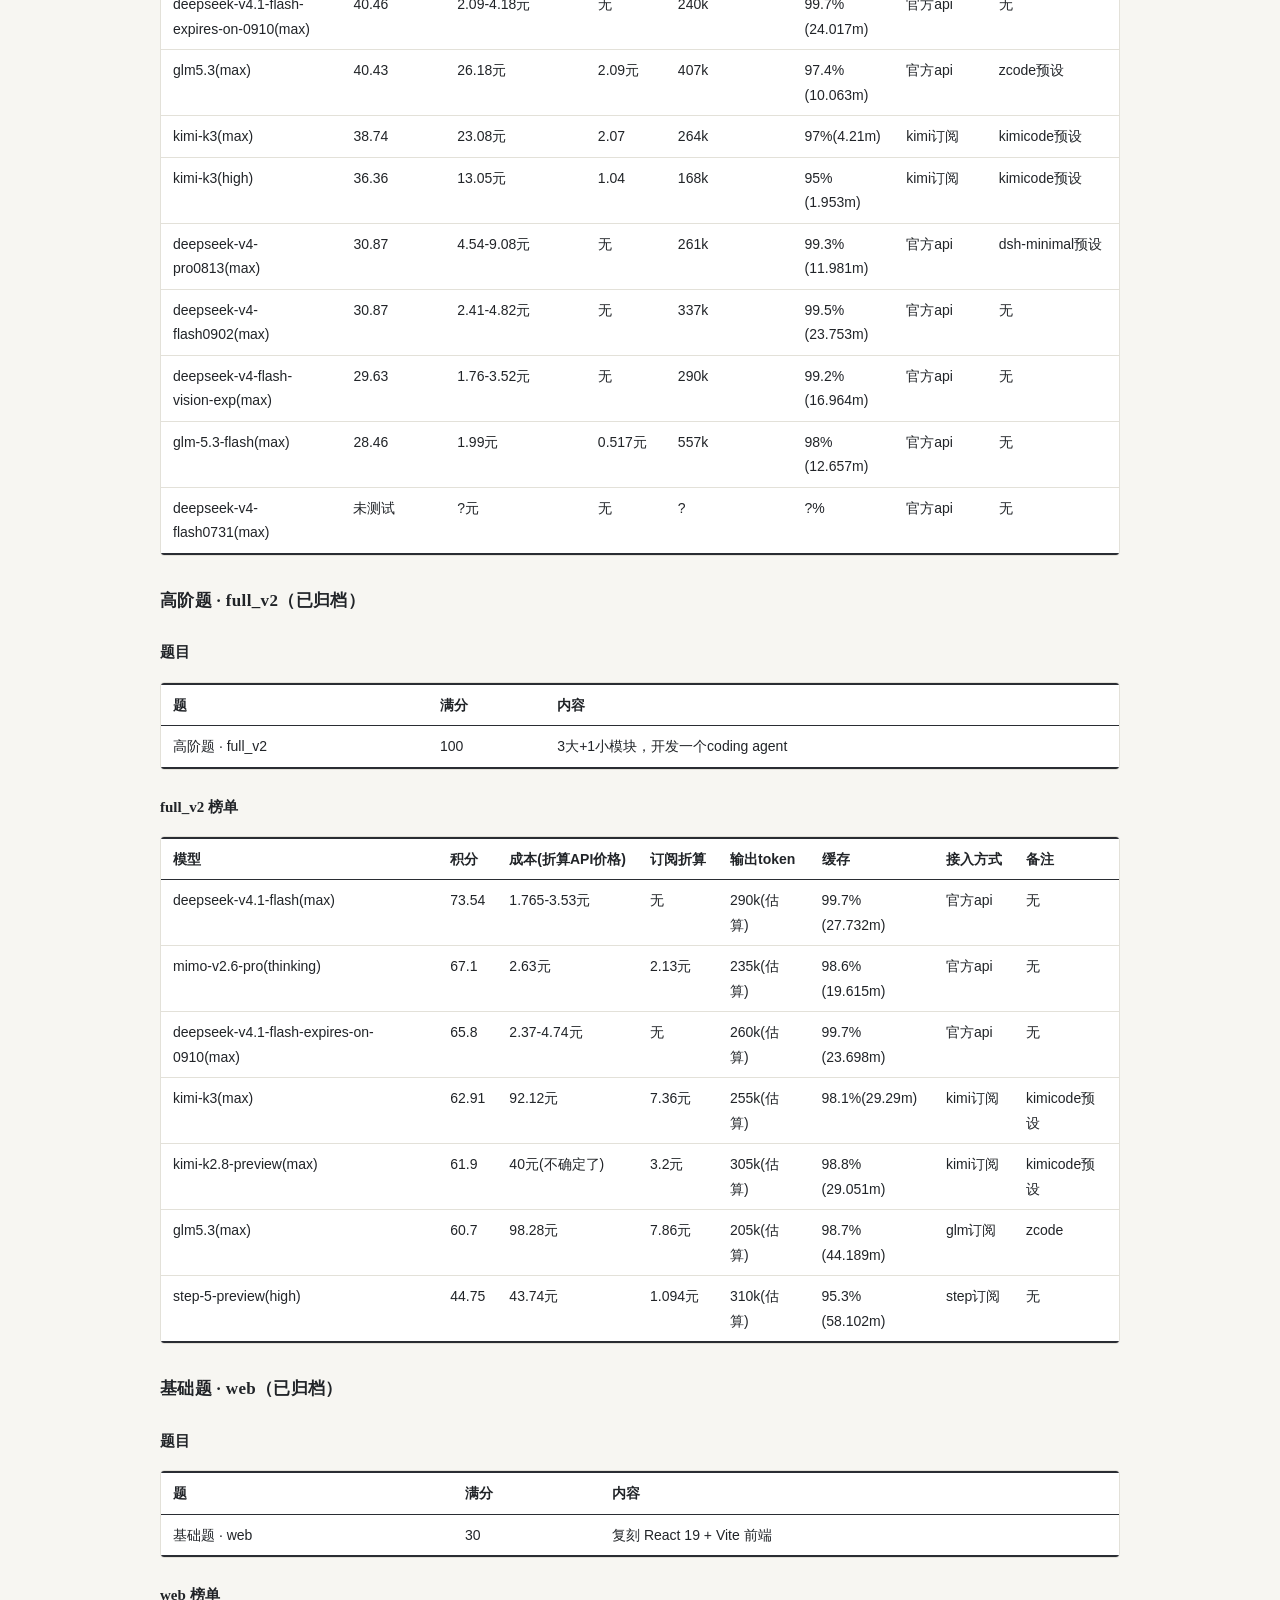
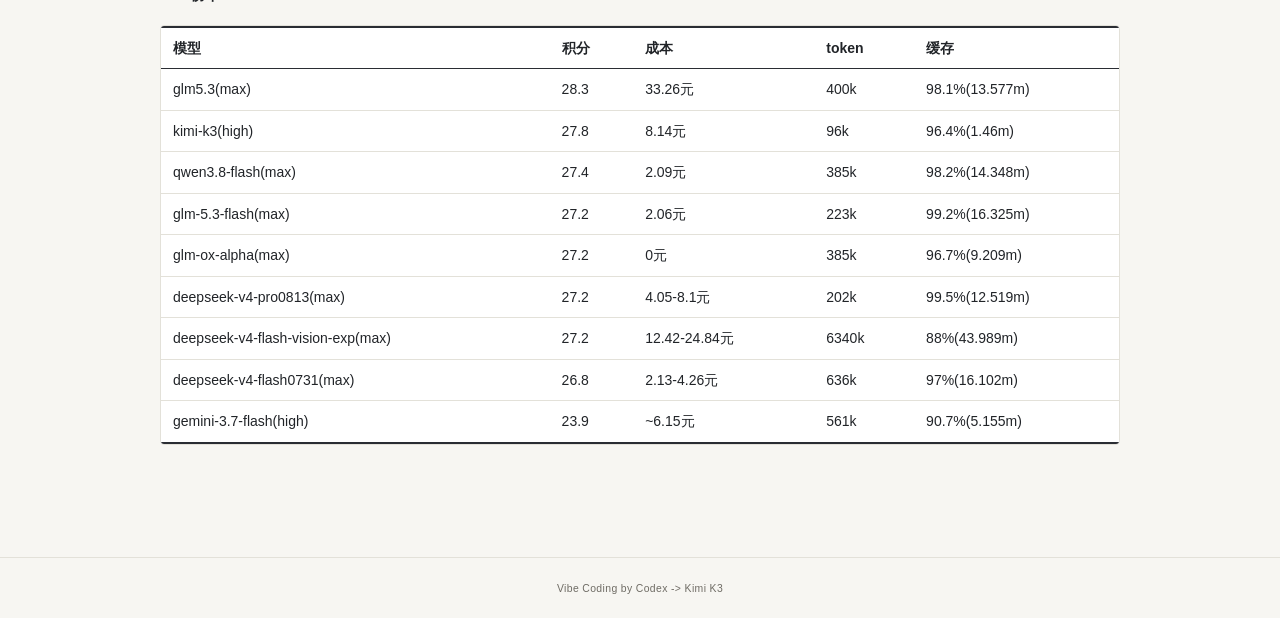
==== commit 2a73b87d: "code_bench: rust v3.1 升级为 rust v3.2（文件/页面/CSV/i18n 同步改名）" ====
--- a/docs/archive.html
+++ b/docs/archive.html
@@ -65,7 +65,7 @@
 
 <div class="doc-lead">code_bench 归档</div>
         <h2>归档说明</h2>
-        <p>本页收录 code_bench 已归档的题目与榜单，供历史查询参考。当前归档：<strong>高阶题 · rust</strong>（v1，已被 rust v2 取代）、<strong>高阶题 · rust v2.1</strong>（已被 rust v3.1 取代）、<strong>高阶题 · full_v2</strong>（已归档）、<strong>基础题 · web</strong>（已被 web v2 取代）。</p>
+        <p>本页收录 code_bench 已归档的题目与榜单，供历史查询参考。当前归档：<strong>高阶题 · rust</strong>（v1，已被 rust v2 取代）、<strong>高阶题 · rust v2.1</strong>（已被 rust v3.2 取代）、<strong>高阶题 · full_v2</strong>（已归档）、<strong>基础题 · web</strong>（已被 web v2 取代）。</p>
         <hr class="doc-hr" />
         <h3>高阶题 · rust（已归档）</h3>
         <h4>题目</h4>
--- a/docs/assets/styles.css
+++ b/docs/assets/styles.css
@@ -788,6 +788,7 @@
   [src$="/openai.svg"],
   [src$="/glm.svg"],
   [src$="/kimi.svg"],
+  [src$="/kwaikat.svg"],
   [src$="/xai.svg"]
 ) {
   filter: invert(1);
@@ -799,6 +800,7 @@
     [src$="/openai.svg"],
     [src$="/glm.svg"],
     [src$="/kimi.svg"],
+    [src$="/kwaikat.svg"],
     [src$="/xai.svg"]
   ) {
     filter: invert(1);
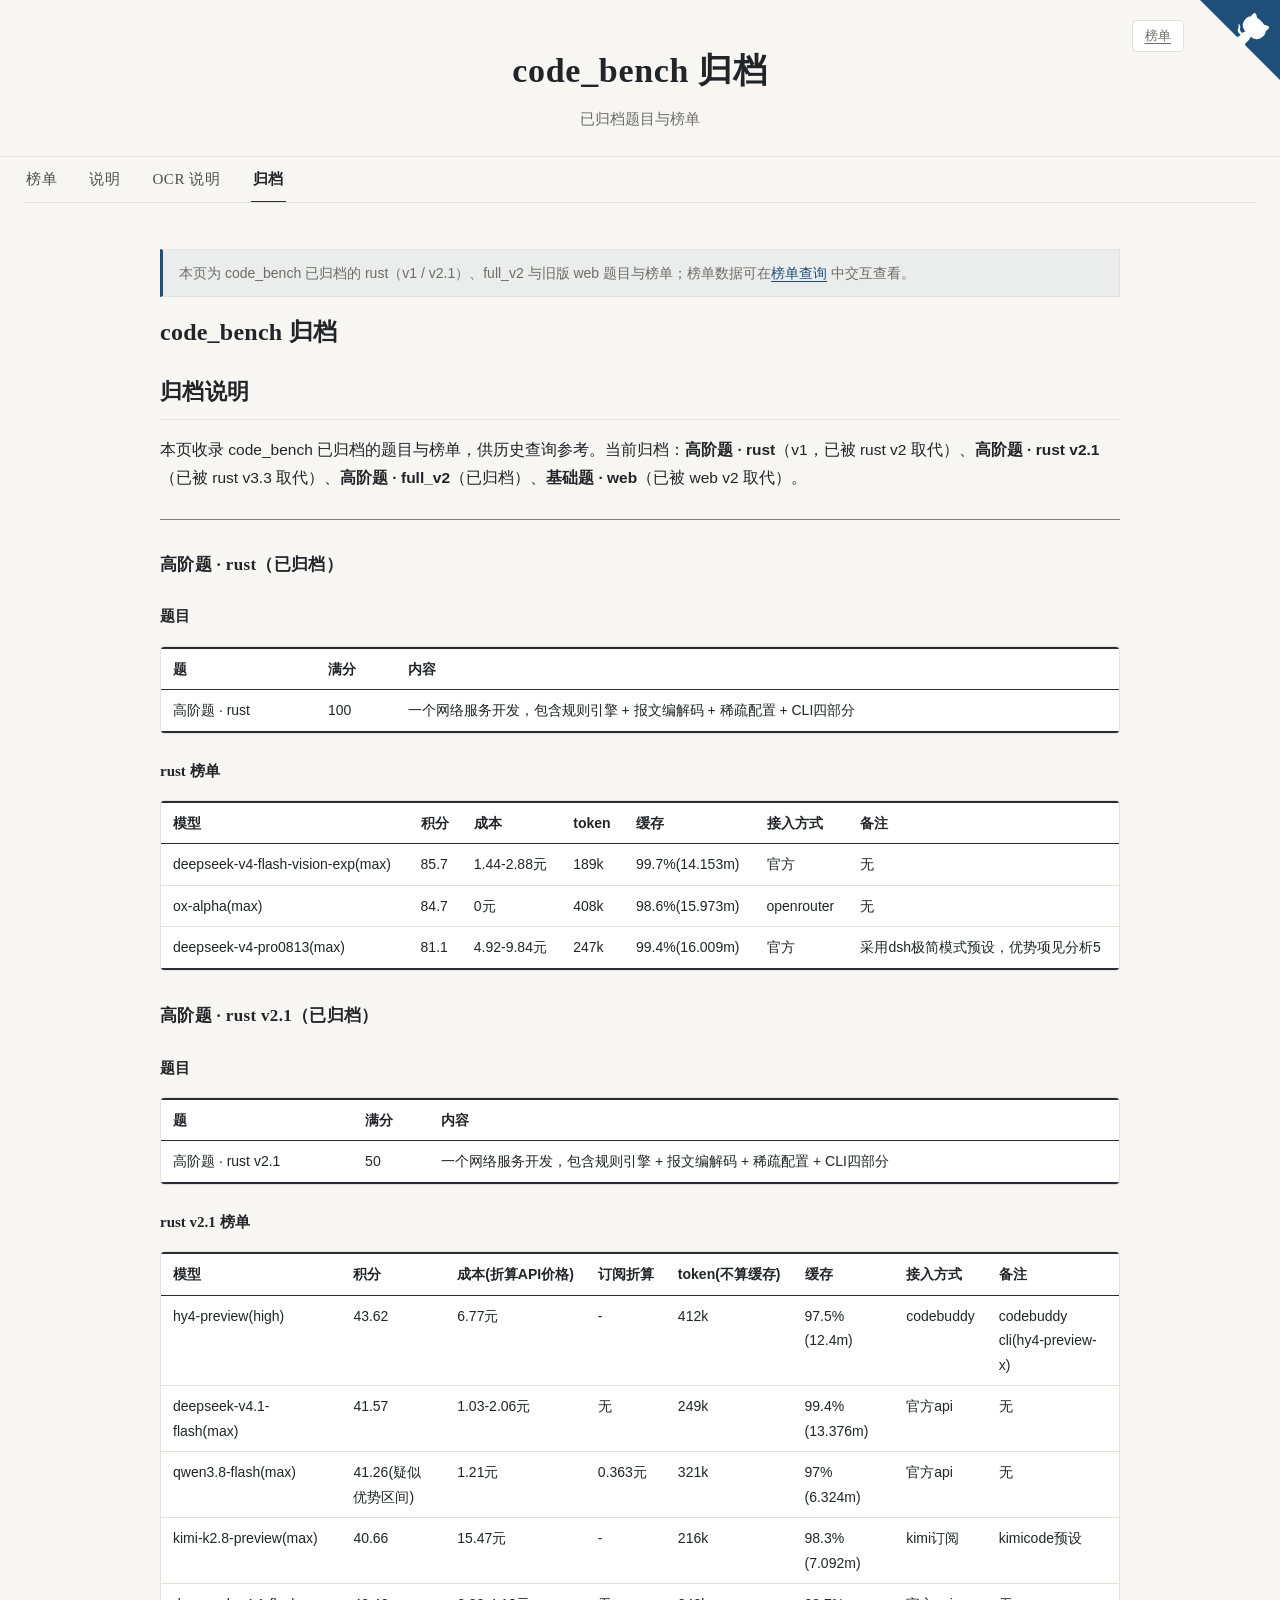
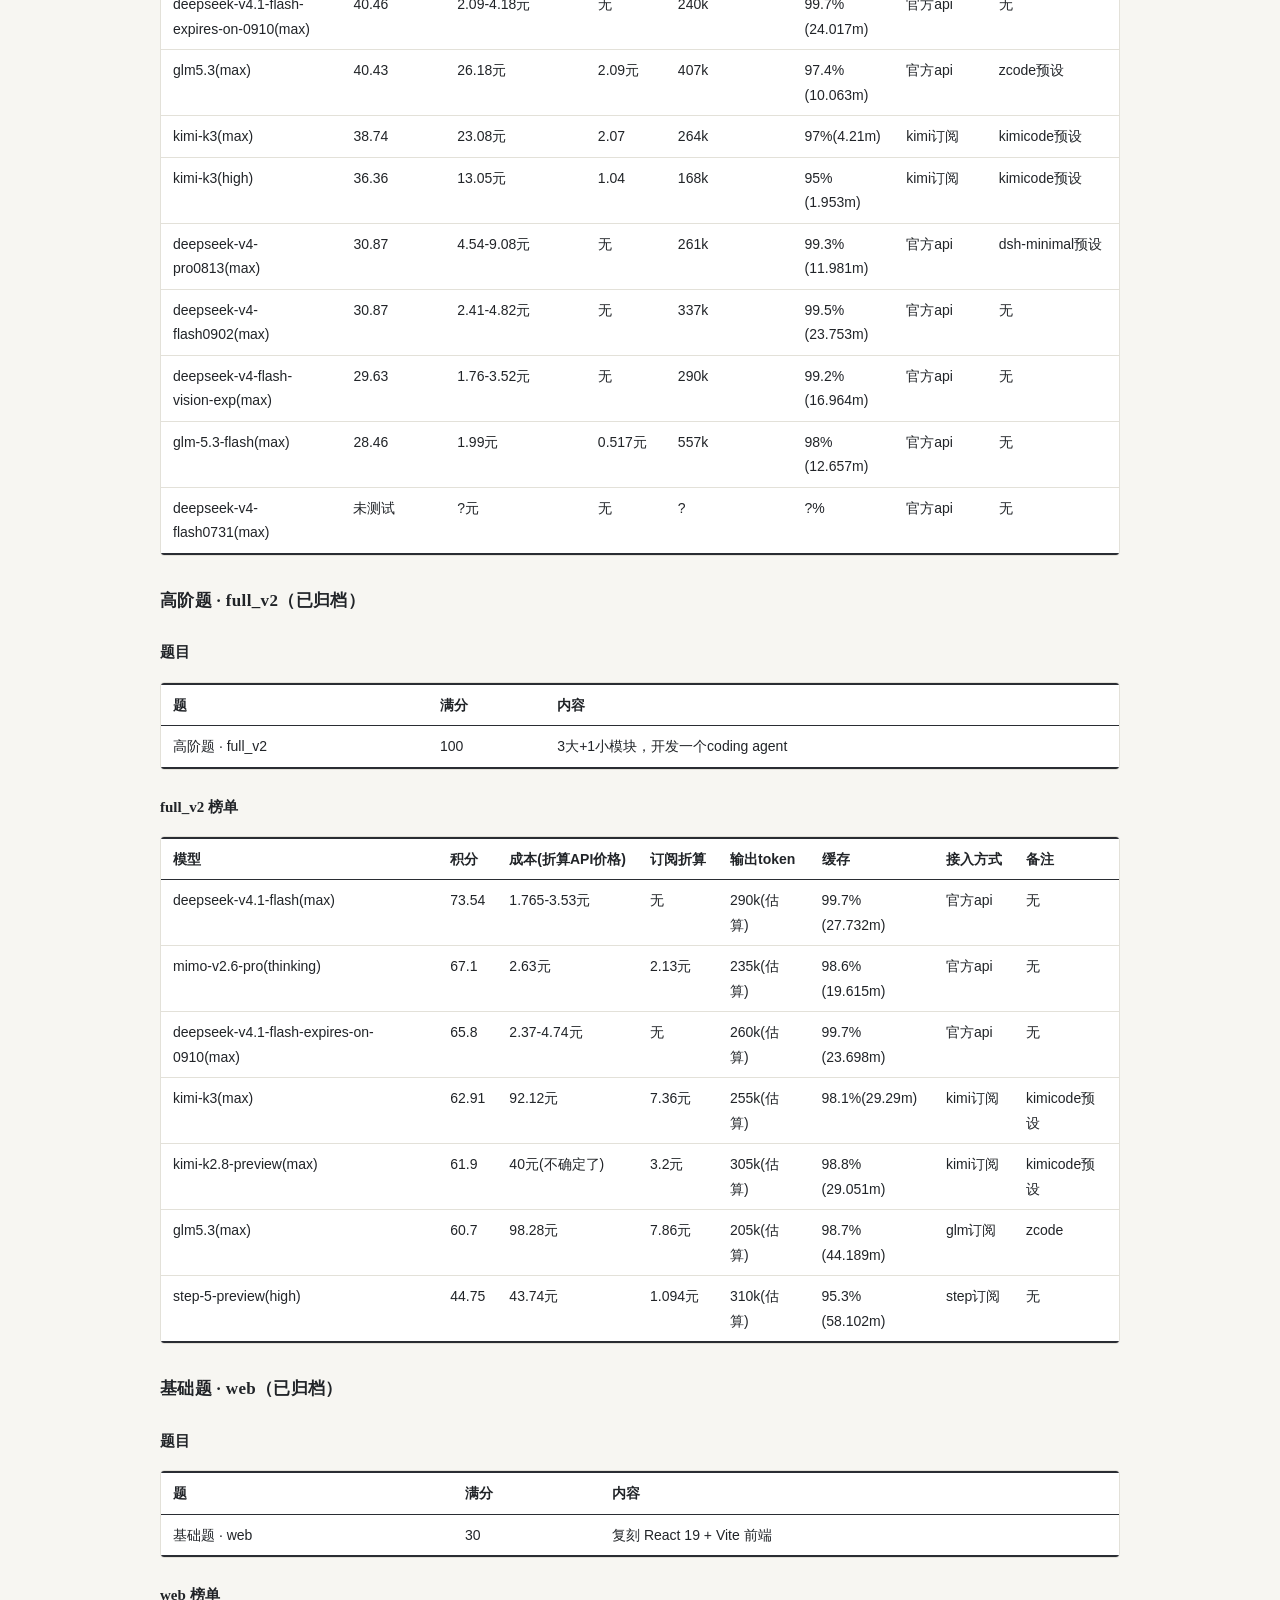
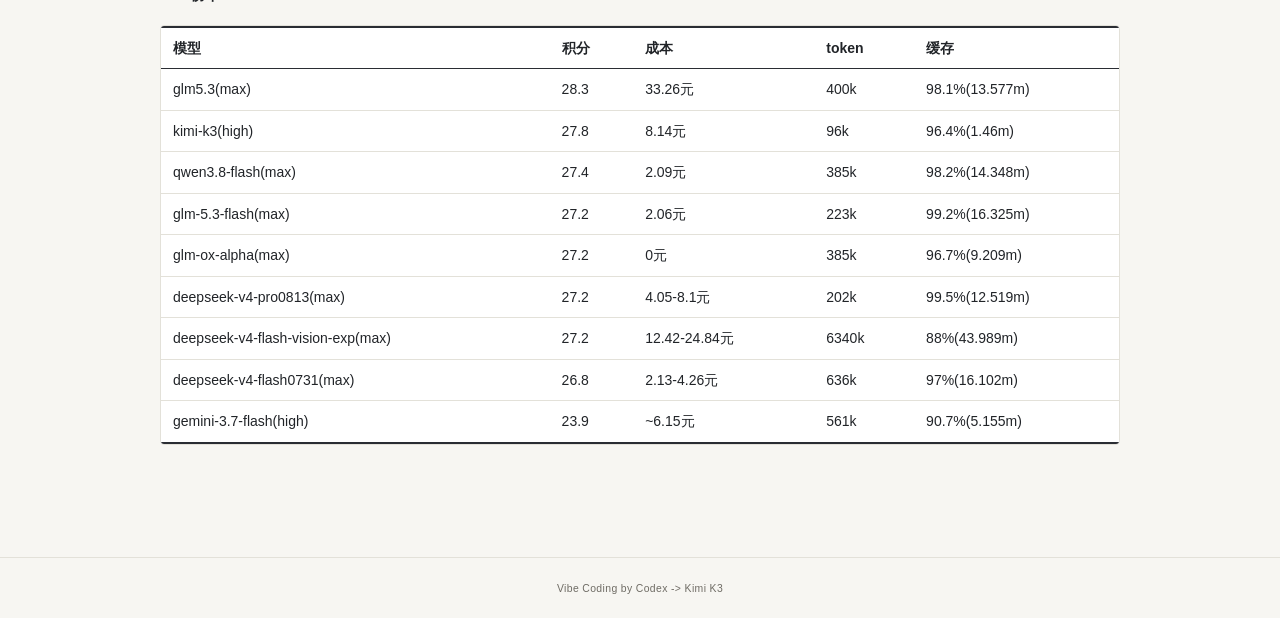
==== commit fc4ff28f: "code_bench: rust v3.2 升级为 v3.3，修复英文界面漏翻 - rust 子项、页面、CSV、datasets/i18n 同步改名为 v3.3 - 补全导航、矩阵表头、高阶后缀、页" ====
--- a/docs/archive.html
+++ b/docs/archive.html
@@ -65,7 +65,7 @@
 
 <div class="doc-lead">code_bench 归档</div>
         <h2>归档说明</h2>
-        <p>本页收录 code_bench 已归档的题目与榜单，供历史查询参考。当前归档：<strong>高阶题 · rust</strong>（v1，已被 rust v2 取代）、<strong>高阶题 · rust v2.1</strong>（已被 rust v3.2 取代）、<strong>高阶题 · full_v2</strong>（已归档）、<strong>基础题 · web</strong>（已被 web v2 取代）。</p>
+        <p>本页收录 code_bench 已归档的题目与榜单，供历史查询参考。当前归档：<strong>高阶题 · rust</strong>（v1，已被 rust v2 取代）、<strong>高阶题 · rust v2.1</strong>（已被 rust v3.3 取代）、<strong>高阶题 · full_v2</strong>（已归档）、<strong>基础题 · web</strong>（已被 web v2 取代）。</p>
         <hr class="doc-hr" />
         <h3>高阶题 · rust（已归档）</h3>
         <h4>题目</h4>
--- a/docs/assets/styles.css
+++ b/docs/assets/styles.css
@@ -879,6 +879,60 @@
   gap: 10px;
 }
 
+/* 移动端排序条（卡片视图没有表头，用下拉框 + 方向按钮代替点表头） */
+.mobile-sort-bar {
+  display: flex;
+  flex-wrap: wrap;
+  align-items: center;
+  gap: 8px;
+  margin: 0 0 10px;
+  padding: 8px 10px;
+  border: 1px solid var(--color-border);
+  border-radius: 8px;
+  background: var(--color-panel);
+}
+
+.mobile-sort-label {
+  font-size: 0.78rem;
+  color: var(--color-muted);
+  letter-spacing: 0.02em;
+}
+
+.mobile-sort-select {
+  flex: 1 1 140px;
+  min-width: 120px;
+  padding: 6px 8px;
+  border: 1px solid var(--color-border);
+  border-radius: 6px;
+  background: var(--color-bg);
+  color: var(--color-text);
+  font-family: var(--font-family-base);
+  font-size: 0.82rem;
+}
+
+.mobile-sort-direction {
+  padding: 6px 10px;
+  border: 1px solid var(--color-border);
+  border-radius: 6px;
+  background: var(--color-bg);
+  color: var(--color-text);
+  font-family: var(--font-family-base);
+  font-size: 0.82rem;
+  cursor: pointer;
+}
+
+.mobile-sort-direction:disabled {
+  background: var(--color-disabled-bg);
+  color: var(--color-muted);
+  cursor: default;
+}
+
+.mobile-sort-direction:focus-visible,
+.mobile-sort-select:focus-visible {
+  outline: 2px solid var(--color-button-focus);
+  outline-offset: 1px;
+}
+
 .mobile-card {
   border: 1px solid var(--color-border);
   border-radius: 8px;
